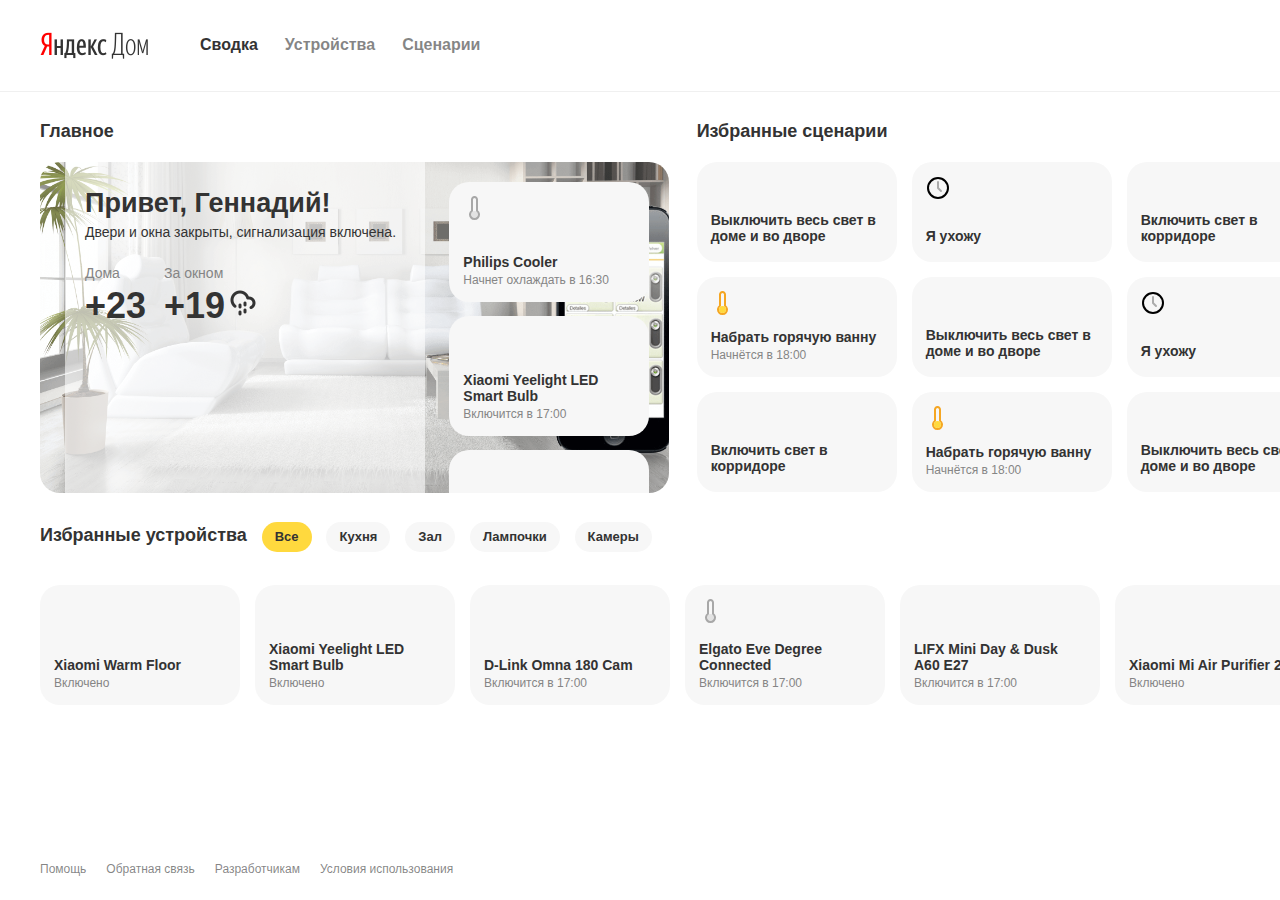
==== index.html @ 27030bc4 "загрузка шрифтов" ====
<!doctypehtml>
<head>
  <meta charset=utf-8>
  <title>Smarthome</title>
  <link href=styles.css rel=stylesheet>
  <script defer src=scripts.js></script>
  <script>!function(){function e(){var e=document.createElement("style");e.rel="stylesheet",document.head.appendChild(e),e.textContent=localStorage.sourceSansPro}try{if(localStorage.sourceSansPro)e();else{var t=new XMLHttpRequest;t.open("GET","fonts/stylesheet.css",!0),t.onload=function(){200<=t.status&&t.status<400&&(localStorage.sourceSansPro=t.responseText,e())},t.send()}}catch(e){}}();</script>
</head>
<body class=page>
<div class=page__wrapper>
  <div class=page__wrapper-content>
    <header class=header>
      <div class="header__logo logo">
        <a href=yandex.ru class="link logo__ya"></a>
        <a href=# class="link logo__ya-sub"></a>
      </div>
      <nav class=menu>
        <ul class=menu__list>
          <li class=menu__item>
            <a href=# class="link menu__link link_active">Сводка</a>
          </li>
          <li class=menu__item>
            <a href=# class="link menu__link">Устройства</a>
          </li>
          <li class=menu__item>
            <a href=# class="link menu__link">Сценарии</a>
          </li>
        </ul>
      </nav>
      <div class=menu__icon>
        <svg height=14 width=16 xmlns=http://www.w3.org/2000/svg xmlns:xlink=http://www.w3.org/1999/xlink>
          <defs>
            <path d="M0 3.326a.995.995 0 0 1 1-.993h14c.552 0 1 .44 1 .993v.681A.995.995 0 0 1 15 5H1c-.552 0-1-.44-1-.993v-.68zM0 8.66a.995.995 0 0 1 1-.993h14c.552 0 1 .44 1 .993v.68a.995.995 0 0 1-1 .993H1c-.552 0-1-.44-1-.993v-.68zm0 5.333A.995.995 0 0 1 1 13h14c.552 0 1 .44 1 .993v.68a.995.995 0 0 1-1 .994H1c-.552 0-1-.44-1-.993v-.681z"id=a />
          </defs>
          <use fill=#333 fill-rule=evenodd transform="translate(0 -2)"xlink:href=#a />
        </svg>
      </div>
    </header>
    <main class=content>

      <div class="content__item content__item_half content__item_main">
        <div class=content__item-header>Главное</div>
        <section class=main>
          <div class=main__info>
            <div class=main__greeting>Привет, Геннадий!</div>
            <div class=main__status>Двери и окна закрыты, сигнализация включена.</div>
            <div class="main__weather weather">
              <div class=weather__item>
                <div class=weather__item-title>Дома</div>
                <div class=weather__item-temp>+23</div>
              </div>
              <div class="weather__item weather__item_cloud-drizzle weather__item_outside">
                <div class=weather__item-title>За окном</div>
                <div class=weather__item-temp>+19</div>
              </div>
            </div>
          </div>
          <div class=main__upcoming-wrapper>
            <div class=main__upcoming>
              <div class="panel panel_device main__panel panel_first">
                <div class="panel__icon panel__icon_temp_off"></div>
                <div class=panel__text>
                  <div class=panel__title>Philips Cooler</div>
                  <div class=panel__sub>Начнет охлаждать в 16:30</div>
                </div>
              </div>
              <div class="panel panel_device main__panel">
                <div class="panel__icon panel__icon_light_off"></div>
                <div class=panel__text>
                  <div class=panel__title>Xiaomi Yeelight LED Smart Bulb</div>
                  <div class=panel__sub>Включится в 17:00</div>
                </div>
              </div>
              <div class="panel panel_device main__panel panel_out_bot">
                <div class="panel__icon panel__icon_light_off"></div>
                <div class=panel__text>
                  <div class=panel__title>Xiaomi Yeelight LED Smart Bulb</div>
                  <div class=panel__sub>Включится в 17:00</div>
                </div>
              </div>
              <div class="panel panel_device main__panel panel_out_bot">
                <a href=http://ya.ru target=_blank><img border=0 src=assets/banner.jpg></a>
              </div>
            </div>
          </div>
        </section>
      </div>

      <div class="content__item content__item_half content__item_scenarios">
        <div class=content__item-header>
          Избранные сценарии
        </div>
        <div class="paginator scenarios__paginator">
          <div class="paginator__arrow paginator__arrow_disabled paginator__arrow_left">
            <svg height=16px width=100% viewBox="0 0 9 16">
              <path d="M8.7 14.3c.4.4.4 1 0 1.4-.4.4-1 .4-1.4 0l-7-7c-.4-.4-.4-1 0-1.4l7-7c.4-.4 1-.4 1.4 0 .4.4.4 1 0 1.4L2.4 8l6.3 6.3z"fill=currentColor fill-rule=evenodd></path>
            </svg>
          </div>
          <div class="paginator__arrow paginator__arrow_right">
            <svg height=16px width=100% viewBox="0 0 9 16">
              <path d="M.3 14.3c-.4.4-.4 1.02 0 1.4.38.4 1 .4 1.4 0l7-7c.4-.4.4-1.02 0-1.4l-7-7C1.3-.1.68-.1.3.3c-.4.38-.4 1 0 1.4L6.6 8 .3 14.3z"fill=currentColor fill-rule=evenodd></path>
            </svg>
          </div>
        </div>
        <section class=scenarios>
          <div class=scenarios__page>
            <div class="panel scenarios__panel">
              <div class="panel__icon panel__icon_light_on"></div>
              <div class=panel__text>
                <div class=panel__title>Выключить весь свет в доме и во дворе</div>
              </div>
            </div>

            <div class="panel scenarios__panel">
              <div class="panel__icon panel__icon_clock"></div>
              <div class=panel__text>
                <div class=panel__title>Я ухожу</div>
              </div>
            </div>

            <div class="panel scenarios__panel">
              <div class="panel__icon panel__icon_light_on"></div>
              <div class=panel__text>
                <div class=panel__title>Включить свет в корридоре</div>
              </div>
            </div>

            <div class="panel scenarios__panel">
              <div class="panel__icon panel__icon_temp_on"></div>
              <div class=panel__text>
                <div class=panel__title>Набрать горячую ванну</div>
                <div class=panel__sub>Начнётся в 18:00</div>
              </div>
            </div>

            <div class="panel scenarios__panel">
              <div class="panel__icon panel__icon_light_on"></div>
              <div class=panel__text>
                <div class=panel__title>Выключить весь свет в доме и во дворе</div>
              </div>
            </div>

            <div class="panel scenarios__panel">
              <div class="panel__icon panel__icon_clock"></div>
              <div class=panel__text>
                <div class=panel__title>Я ухожу</div>
              </div>
            </div>

            <div class="panel scenarios__panel">
              <div class="panel__icon panel__icon_light_on"></div>
              <div class=panel__text>
                <div class=panel__title>Включить свет в корридоре</div>
              </div>
            </div>

            <div class="panel scenarios__panel">
              <div class="panel__icon panel__icon_temp_on"></div>
              <div class=panel__text>
                <div class=panel__title>Набрать горячую ванну</div>
                <div class=panel__sub>Начнётся в 18:00</div>
              </div>
            </div>

            <div class="panel scenarios__panel">
              <div class="panel__icon panel__icon_light_on"></div>
              <div class=panel__text>
                <div class=panel__title>Выключить весь свет в доме и во дворе</div>
              </div>
            </div>
          </div>

          <div class=scenarios__page>
            <div class="panel scenarios__panel">
              <div class="panel__icon panel__icon_light_on"></div>
              <div class=panel__text>
                <div class=panel__title>Включить свет в корридоре</div>
              </div>
            </div>
          </div>
        </section>
      </div>

      <div class="content__item content__item_devices">
        <span class="content__item-header content__item-header_devices">
          Избранные устройства
        </span>

        <div class=filter__select>
          <button class=filter__select-button type=button>
            <span class=button__text>Все</span>
            <svg height=6 width=11 xmlns=http://www.w3.org/2000/svg>
              <path d="M10.3 0L5.5 4.7.7 0 0 .7 5.5 6 11 .7z"/>
            </svg>
          </button>
          <div class=filter__select-popup aria-hidden=true>
            <div class=filter__select-menu>
              <div class="filter__select-item filter__select-item_checked"data-group=all>Все</div>
              <div class=filter__select-item data-group=kitchen>Кухня</div>
              <div class=filter__select-item data-group=room>Зал</div>
              <div class=filter__select-item data-group=lamp>Лампочки</div>
              <div class=filter__select-item data-group=cam>Камеры</div>
            </div>
          </div>
        </div>

        <input class="filter__item_devices filter__item-radio filter__item-radio_all"id=all name=filter type=radio checked>
        <label class="filter__item-label filter__item_devices"for=all>Все</label>
        <input class="filter__item_devices filter__item-radio filter__item-radio_kitchen"id=kitchen name=filter type=radio>
        <label class="filter__item-label filter__item_devices"for=kitchen>Кухня</label>
        <input class="filter__item_devices filter__item-radio filter__item-radio_room"id=room name=filter type=radio>
        <label class="filter__item-label filter__item_devices"for=room>Зал</label>
        <input class="filter__item_devices filter__item-radio filter__item-radio_lamp"id=lamp name=filter type=radio>
        <label class="filter__item-label filter__item_devices"for=lamp>Лампочки</label>
        <input class="filter__item_devices filter__item-radio filter__item-radio_cam"id=cam name=filter type=radio>
        <label class="filter__item-label filter__item_devices"for=cam>Камеры</label>

        <div class="paginator devices__paginator">
          <div class="paginator__arrow paginator__arrow_disabled paginator__arrow_left">
            <svg height=16px width=100% viewBox="0 0 9 16">
              <path d="M8.7 14.3c.4.4.4 1 0 1.4-.4.4-1 .4-1.4 0l-7-7c-.4-.4-.4-1 0-1.4l7-7c.4-.4 1-.4 1.4 0 .4.4.4 1 0 1.4L2.4 8l6.3 6.3z"fill=currentColor fill-rule=evenodd></path>
            </svg>
          </div>

          <div class="paginator__arrow paginator__arrow_right">
            <svg height=16px width=100% viewBox="0 0 9 16">
              <path d="M.3 14.3c-.4.4-.4 1.02 0 1.4.38.4 1 .4 1.4 0l7-7c.4-.4.4-1.02 0-1.4l-7-7C1.3-.1.68-.1.3.3c-.4.38-.4 1 0 1.4L6.6 8 .3 14.3z"fill=currentColor fill-rule=evenodd></path>
            </svg>
          </div>
        </div>

        <section class=devices>
          <div class="panel panel_device devices__panel panel_room panel_floor">
            <div class="panel__icon panel__icon_light_on"></div>
            <div class=panel__text>
              <div class=panel__title>Xiaomi Warm Floor</div>
              <div class=panel__sub>Включено</div>
            </div>
          </div>
          <div class="panel panel_device devices__panel panel_lamp">
            <div class="panel__icon panel__icon_light_on"></div>
            <div class=panel__text>
              <div class=panel__title>Xiaomi Yeelight LED Smart Bulb</div>
              <div class=panel__sub>Включено</div>
            </div>
          </div>
          <div class="panel panel_device devices__panel panel_cam">
            <div class="panel__icon panel__icon_light_off"></div>
            <div class=panel__text>
              <div class=panel__title>D-Link Omna 180 Cam</div>
              <div class=panel__sub>Включится в 17:00</div>
            </div>
          </div>
          <div class="panel panel_device devices__panel panel_room panel_temp">
            <div class="panel__icon panel__icon_temp_off"></div>
            <div class=panel__text>
              <div class=panel__title>Elgato Eve Degree Connected</div>
              <div class=panel__sub>Включится в 17:00</div>
            </div>
          </div>
          <div class="panel panel_device devices__panel panel_lamp">
            <div class="panel__icon panel__icon_light_off"></div>
            <div class=panel__text>
              <div class=panel__title>LIFX Mini Day & Dusk A60 E27</div>
              <div class=panel__sub>Включится в 17:00</div>
            </div>
          </div>
          <div class="panel panel_device devices__panel panel_room">
            <div class="panel__icon panel__icon_light_on"></div>
            <div class=panel__text>
              <div class=panel__title>Xiaomi Mi Air Purifier 2S</div>
              <div class=panel__sub>Включено</div>
            </div>
          </div>
          <div class="panel panel_device devices__panel panel_lamp">
            <div class="panel__icon panel__icon_light_off"></div>
            <div class=panel__text>
              <div class=panel__title>Philips Zhirui</div>
              <div class=panel__sub>Выключено</div>
            </div>
          </div>
          <div class="panel panel_device devices__panel panel_kitchen">
            <div class="panel__icon panel__icon_light_on"></div>
            <div class=panel__text>
              <div class=panel__title>Philips Purifier</div>
              <div class=panel__sub>Включено</div>
            </div>
          </div>
        </section>
      </div>
    </main>
  </div>

  <footer class=footer>
    <a href=# class="link footer__link">Помощь</a>
    <a href=# class="link footer__link">Обратная связь</a>
    <a href=# class="link footer__link">Разработчикам</a>
    <a href=# class="link footer__link">Условия использования</a>
  </footer>
</div>

<div class="modal modal_temp">
  <div class=modal__content>

    <div class=modal__body>
      <div class=modal__title>Elgato Eve Degree Connected</div>
      <div class="modal__value modal__value_temp">+23</div>
      <div class=modal__status>Включено</div>
      <div class=modal__filter>
        <div class="filter__item-label modal__filter-item_temp"id=manual>Вручную</div>
        <div class="filter__item-label modal__filter-item_temp"id=cold>Холодно</div>
        <div class="filter__item-label modal__filter-item_temp"id=warm>Тепло</div>
        <div class="filter__item-label modal__filter-item_temp"id=hot>Жарко</div>
      </div>
      <div class="adjust-bar__container modal__adjust adjust-bar__container_theme_temp">
        <input class="adjust-bar adjust-bar_theme_temp"id=lightRange name=lightRange type=range max=30 min=-10 orient=vertical value=23>
      </div>
    </div>

    <div class=modal__controls>
      <div class="button button_size_l modal__button button_color_yellow">Применить</div>
      <div class="button button_size_l modal__button modal_close">Закрыть</div>
    </div>
  </div>

</div>

<div class="modal modal_light">
  <div class=modal__content>

    <div class=modal__body>
      <div class=modal__title>Xiaomi Yeelight LED Smart Bulb</div>
      <div class="modal__value modal__value_light"></div>
      <div class=modal__status>Включено</div>
      <div class=modal__filter>
        <div class="filter__item-label modal__filter-item"id=manual>Вручную</div>
        <div class="filter__item-label modal__filter-item"id=day>Дневной свет</div>
        <div class="filter__item-label modal__filter-item"id=evening>Вечерний свет</div>
        <div class="filter__item-label modal__filter-item"id=dawn>Рассвет</div>
      </div>
      <div class="adjust-bar__container modal__adjust adjust-bar__container_theme_light">
        <input class="adjust-bar adjust-bar_theme_light"id=lightRange name=tempRange type=range max=50 min=0 orient=vertical value=25>
      </div>
    </div>

    <div class=modal__controls>
      <div class="button button_size_l modal__button button_color_yellow">Применить</div>
      <div class="button button_size_l modal__button modal_close">Закрыть</div>
    </div>
  </div>
</div>
<div class="modal modal_knob">
  <div class=modal__content>
    <div class=modal__body>
      <div class=modal__title>Xiaomi Warm Floor</div>
      <div class="modal__value modal__value_temp">+23</div>
      <div class=modal__status>Включено</div>
      <div class=knob__wrapper>
        <div class=knob>
          <svg viewBox="-110 -110 220 220"id=foobar>
            <filter id=knob-shadow>
              <feGaussianBlur in=SourceAlpha stdDeviation=2 />
              <feOffset dx=2 dy=0 result=offsetblur />
              <feFlood flood-color=rgba(134,121,71,0.45) />
              <feComposite in2=offsetblur operator=in />
              <feMerge>
                <feMergeNode/>
                <feMergeNode in=SourceGraphic />
              </feMerge>
            </filter>
            <g class=knob-container>
              <circle class=knob_center cx=0 cy=0 />
              <circle class=knob__indicator-bg cx=0 cy=0 r=110 />
              <circle class=knob__indicator cx=0 cy=0 r=100 />
              <circle class=knob__indicator-mask cx=0 cy=0 r=100 />
              <circle class=knob__indicator-bounds cx=0 cy=0 r=100 />
              <circle class=knob__self cx=0 cy=0 r=89 />

              <polygon class=knob__arrow points="-90,0 -85,5 -85,-5"/>
            </g>
          </svg>
          <div class=knob__value>+23</div>
        </div>
      </div>
    </div>
    <div class=modal__controls>
      <div class="button button_size_l modal__button button_color_yellow">Применить</div>
      <div class="button button_size_l modal__button modal_close">Закрыть</div>
    </div>
  </div>
</div>
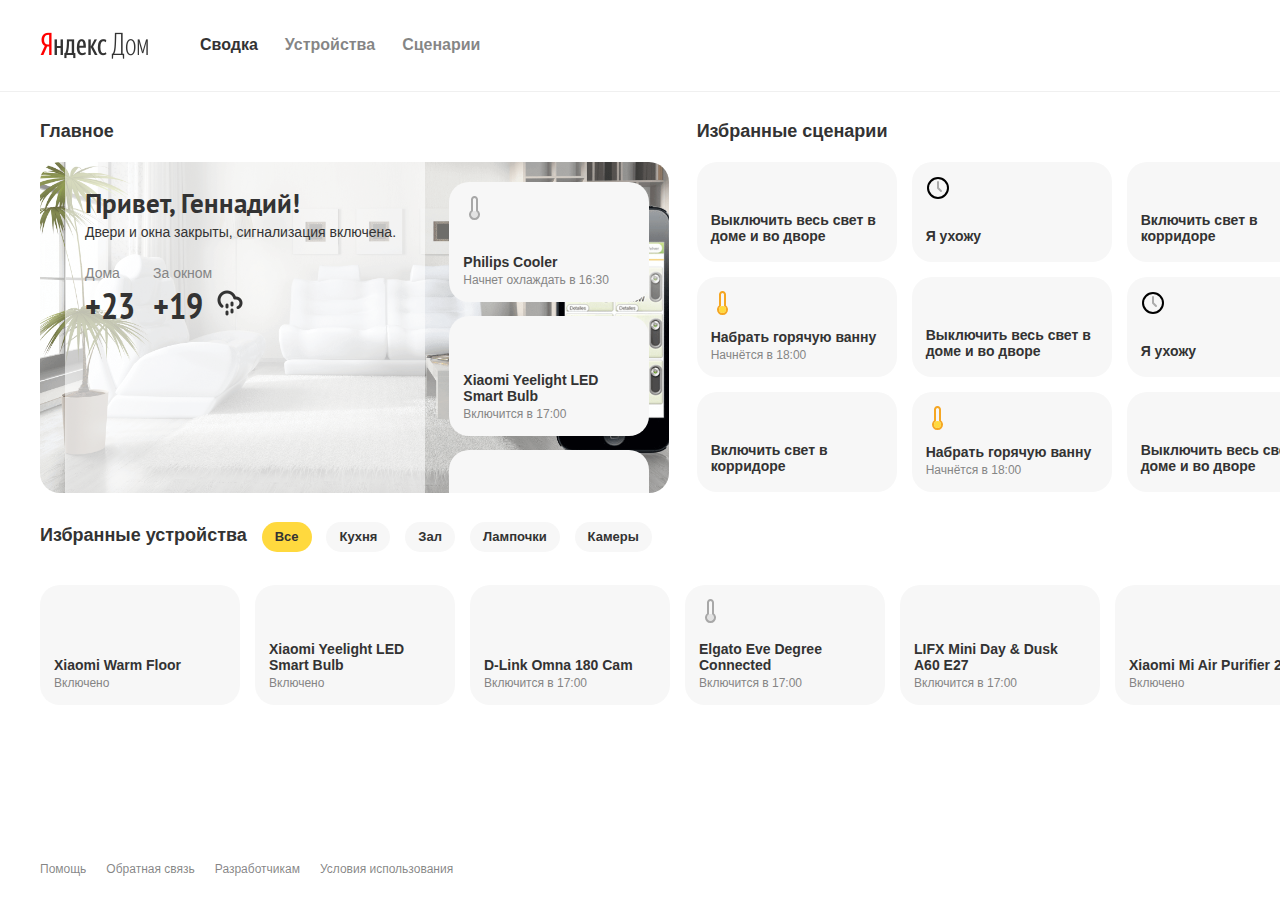
==== commit 969032d4: "async css" ====
--- a/index.html
+++ b/index.html
@@ -2,7 +2,7 @@
 <head>
   <meta charset=utf-8>
   <title>Smarthome</title>
-  <link href=styles.css rel=stylesheet>
+  <link rel="preload" href="styles.css" as="style" onload="this.rel='stylesheet'">
   <script defer src=scripts.js></script>
   <script>!function(){function e(){var e=document.createElement("style");e.rel="stylesheet",document.head.appendChild(e),e.textContent=localStorage.sourceSansPro}try{if(localStorage.sourceSansPro)e();else{var t=new XMLHttpRequest;t.open("GET","fonts/stylesheet.css",!0),t.onload=function(){200<=t.status&&t.status<400&&(localStorage.sourceSansPro=t.responseText,e())},t.send()}}catch(e){}}();</script>
 </head>
--- a/styles.css
+++ b/styles.css
@@ -0,0 +1 @@
+@import url(./fonts/stylesheet.css);img{width:auto;height:auto;max-width:100%;vertical-align:middle;border:0;-ms-interpolation-mode:bicubic}.adjust-bar{-webkit-appearance:none;appearance:none;outline:none;border-radius:30px;width:100%;height:60px;margin:0;display:flex;justify-content:space-between;align-items:center;position:relative}.adjust-bar::-webkit-slider-thumb{-webkit-appearance:none;appearance:none;cursor:pointer;width:60px;height:60px;border:3px solid rgba(51,51,51,.1);border-radius:30px;box-shadow:0 0 0 4px #fff}.adjust-bar::-moz-range-thumb{box-sizing:border-box;cursor:pointer;width:60px;height:60px;border:3px solid rgba(51,51,51,.1);border-radius:30px;background:transparent;box-shadow:0 0 0 4px #fff}.adjust-bar::-moz-range-track{background:transparent}.adjust-bar__container_theme_temp{position:relative}.adjust-bar__container_theme_temp::before,.adjust-bar__container_theme_temp::after{color:#fff;font-size:18px;font-weight:700;position:absolute;top:20px;z-index:1;pointer-events:none}.adjust-bar__container_theme_temp::before{content:'–10';left:15px}.adjust-bar__container_theme_temp::after{content:'+30';right:15px}.adjust-bar__container_theme_light{position:relative}.adjust-bar__container_theme_light::before,.adjust-bar__container_theme_light::after{content:'';position:absolute;z-index:1;pointer-events:none}.adjust-bar__container_theme_light::before{top:14px;left:14px;width:30px;height:30px;background:url(assets/adjust-bar_light_from.svg) center center/contain no-repeat}.adjust-bar__container_theme_light::after{top:13px;right:13px;width:34px;height:34px;background:url(assets/adjust-bar_light_to.svg) center center/contain no-repeat}.adjust-bar_theme_temp{background-image:linear-gradient(90deg,#068fff 0%,#ffd800 50%,#f76b1c 100%)}.adjust-bar_theme_light{background-image:linear-gradient(90deg,#ffe682 0%,#ff9e00 100%)}.button{cursor:pointer;display:flex;justify-content:center;align-items:center;background:#fff}.button_color_yellow{background:#ffd93e}.button_size_l{font-size:18px;font-weight:700;height:60px;border-radius:20px}.button:hover{box-shadow:0 2px 6px 0 rgba(255,225,225,.6)}.button:active{box-shadow:none}.content{width:100%;display:flex;flex-wrap:wrap;justify-content:space-between;padding-top:29px}.content__item{width:100%;margin-bottom:29px;position:relative}.content__item_half{width:49%}.content__item_main{padding-left:40px}.content__item_scenarios{padding-right:40px}.content__item-header{font-size:18px;font-weight:700;margin-bottom:20px}.content__item-header_devices{padding-left:40px;display:inline-block;margin-right:11px}.devices{display:flex;justify-content:flex-start;overflow-x:hidden;padding:20px 0 6px 40px}.devices__panel{margin-right:15px}.devices::after{content:'';display:inline-block;min-width:25px}.devices__paginator{position:absolute;top:0;right:40px}.filter__select{display:none}.filter__item-label{display:inline-block;font-size:13px;line-height:1;font-weight:700;background:#f7f7f7;min-height:30px;padding:8px 13px;border-radius:15px;margin-right:11px;cursor:pointer}.filter__item-label:hover{background:#ffd93e}.filter__item-radio{display:none}.filter__item-radio:checked + label{background:#ffd93e}.filter__item-radio_kitchen:checked~.devices .panel{display:none}.filter__item-radio_kitchen:checked~.devices .panel_kitchen{display:flex}.filter__item-radio_room:checked~.devices .panel{display:none}.filter__item-radio_room:checked~.devices .panel_room{display:flex}.filter__item-radio_lamp:checked~.devices .panel{display:none}.filter__item-radio_lamp:checked~.devices .panel_lamp{display:flex}.filter__item-radio_cam:checked~.devices .panel{display:none}.filter__item-radio_cam:checked~.devices .panel_cam{display:flex}.panel_lamp{background-image:url([data-uri])}.footer{flex:0 0 auto;display:flex;justify-content:flex-start;align-items:center;flex-wrap:wrap;padding-left:40px;width:100%;height:60px;font-size:12px}.footer__link{margin-right:20px}.header{width:100%;height:92px;padding:0 40px;border-bottom:1px solid #f0f0f0;display:flex;align-items:center;background:#fff}.knob{width:220px;height:220px;display:flex;justify-content:center;align-items:center;position:relative}.knob svg{width:220px;height:220px;transform:rotate(90deg)}.knob__indicator{fill:none;stroke:#f5a623;stroke-width:20px;stroke-dasharray:0 629;transform:rotate(29deg)}.knob__indicator-bounds{fill:transparent;stroke:#fff;stroke-width:21px;stroke-dasharray:99 629;transform:rotate(-29deg)}.knob__indicator-bg{fill:rgba(51,51,51,.7)}.knob__indicator-mask{fill:transparent;stroke:#fff;stroke-width:22px;stroke-dasharray:4 1;transform:rotate(1deg)}.knob__self{fill:#fefefe;filter:url("#knob-shadow");cursor:pointer}.knob__value{font-size:66px;font-weight:700;position:absolute;user-select:none;pointer-events:none}.knob__wrapper{display:flex;justify-content:center;align-items:center;height:80%}.link,.link:active,.link:visited{color:rgba(51,51,51,.6)}.link{text-decoration:none}.link_active,.link:hover{color:inherit}.logo{display:inline-block;width:108px;height:27px;position:relative;background-image:url(./assets/logo.png);background-repeat:no-repeat;background-position:left top;background-size:cover}.logo__ya{display:block;position:absolute;z-index:10;outline:0;height:100%;width:69px;left:0;top:0}.logo__ya-sub{display:block;position:absolute;z-index:5;outline:0;height:100%;width:100%;left:0;top:0}.main{height:331px;border-radius:20px;padding:0 20px 0 25px;display:flex;justify-content:space-between;background:url("assets/sh-min 2 (3) (1).png") center center/cover no-repeat}.main__greeting{margin-top:6px;font-size:27px;font-weight:700;font-family:"PT Sans","Helvetica Neue",Helvetica,Arial,sans-serif}.main__info{width:61.585%;padding-top:20px;padding-left:20px;background:rgba(255,255,255,.6)}.main__panel{margin-bottom:14px;position:relative}.main__status{margin-top:6px;line-height:16px}.main__upcoming{width:220px;height:100%;overflow-y:scroll}.main__upcoming-wrapper{width:200px;height:100%;overflow:hidden}.main__weather{margin-top:25px}.menu{margin-left:52px}.menu__icon{display:none}.menu__item{margin-right:27px;font-size:16px;font-weight:700}.menu__list{display:flex;justify-content:flex-start;list-style:none;padding:0;margin:0}.modal{display:none;flex-direction:column;justify-content:center;align-items:center;position:fixed;z-index:1;left:0;top:0;width:100%;height:100%;overflow:auto;background:rgba(51,51,51,.5)}.modal_open{display:flex!important}.modal_open .modal__content{animation:modal 0.2s ease forwards}.modal__title{font-size:27px;font-weight:700;margin-bottom:6px}.modal__value{box-sizing:content-box;position:absolute;top:20px;right:20px;font-size:36px;font-weight:700;max-width:62px;height:40px;padding-right:32px}.modal__value_temp{background:url(assets/panel__icon_temp_on.svg) calc(100% + 10px) 0%/contain no-repeat}.modal__value_light{height:45px;padding-right:45px;background:url(assets/panel__icon_light_off.svg) right center/contain no-repeat}.modal__status{margin-bottom:20px}.modal__adjust{margin-top:25px}.modal__button{width:48.5%}.modal__content{max-width:640px;width:100%}.modal__body{position:relative;flex-shrink:0;padding:25px;margin-bottom:15px;border-radius:20px;background:#fff}.modal__controls{width:100%;display:flex;justify-content:space-between;flex-wrap:wrap}@keyframes modal{from{transform:scale(.2)}to{to-transform:scale(1)}}*{box-sizing:border-box}html{height:100%}.page{height:100%;font:14px Arial,sans-serif;color:#333;line-height:1.143;margin:0 auto;padding:0;width:1366px}.page__wrapper{display:flex;flex-direction:column;height:100%}.page__wrapper-content{flex:1 0 auto}.paginator{height:16px;width:47px;display:flex;justify-content:space-between}.paginator div{width:16px}.paginator_hide{display:none}.paginator__arrow{opacity:1;cursor:pointer}.paginator__arrow:hover{opacity:.5}.paginator__arrow:active{opacity:.3}.paginator__arrow_disabled{opacity:.3}.panel{padding:14px;min-height:100px;width:200px;border-radius:20px;display:flex;flex-direction:column;justify-content:space-between;flex-shrink:0;background:#f7f7f7;cursor:pointer;transition:opacity 0.3s ease-out}.panel:hover{background:#fff;box-shadow:0 2px 6px 0 rgba(197,186,186,.5)}.panel:active{box-shadow:none}.panel_device{height:120px}.panel_first{margin-top:20px}.panel_last{margin-bottom:20px}.panel__sub{font-size:12px;color:#858585}.panel__title{font-weight:700;margin-bottom:4px}.scenarios{max-height:331px;background:#fff;display:flex;justify-content:flex-start;overflow-x:hidden}.scenarios__page{display:grid;grid-template-columns:repeat(3,200px);grid-template-rows:repeat(3,100px);grid-column-gap:15px;grid-row-gap:15px;justify-content:space-between;margin-right:15px}.scenarios__paginator{position:absolute;top:0;right:40px}.scenarios_hide{display:none}.weather{display:flex}.weather__item{margin-right:18px}.weather__item-title{color:#858585;margin-bottom:4px}.weather__item-temp{font-size:36px;font-weight:700;line-height:1.16;font-family:"PT Sans Narrow","Helvetica Neue",Helvetica,Arial,sans-serif}.weather__item_outside{padding-right:31px}.weather__item_cloud-drizzle{background:url(assets/cloud-drizzle.png) 100% 70%/26px no-repeat}.panel__icon{width:24px;height:24px}.panel__icon_temp_off{background:url(assets/panel__icon_temp_off.svg) center center/contain no-repeat}.panel__icon_temp_on{background:url(assets/panel__icon_temp_on.svg) center center/contain no-repeat}.panel__icon_light_off{background:url(assets/panel__icon_light_off.svg) center center/contain no-repeat}.panel__icon_light_on{background:url(assets/panel__icon_light_on.svg) center center/contain no-repeat}.panel__icon_clock{background:url(assets/panel__icon_clock.svg) center center/contain no-repeat}
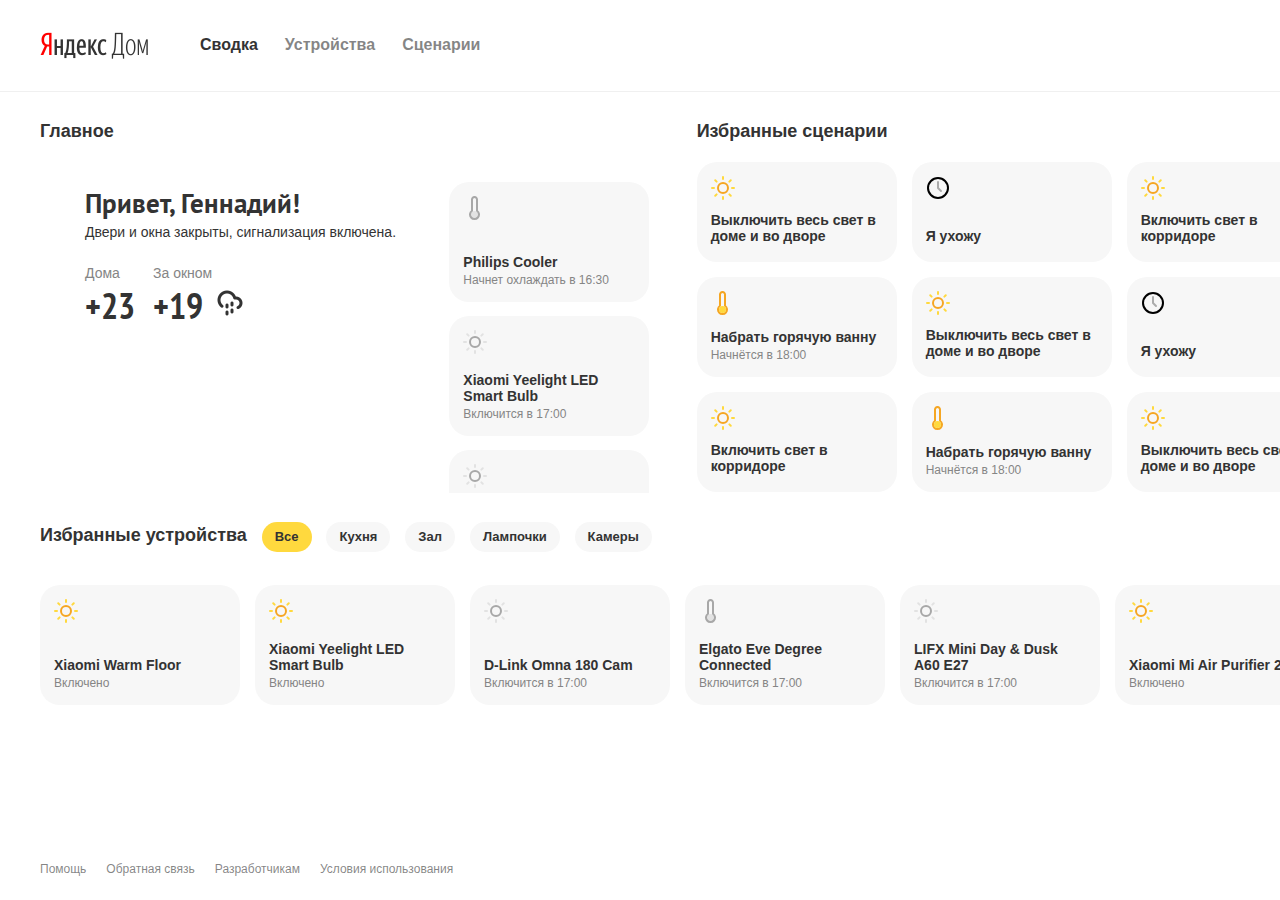
==== commit f904ff83: "reverted to stable" ====
--- a/index.html
+++ b/index.html
@@ -2,7 +2,7 @@
 <head>
   <meta charset=utf-8>
   <title>Smarthome</title>
-  <link rel="preload" href="styles.css" as="style" onload="this.rel='stylesheet'">
+  <link rel="preload" href="styles.full.css" as="style" onload="this.rel='stylesheet'">
   <script defer src=scripts.js></script>
   <script>!function(){function e(){var e=document.createElement("style");e.rel="stylesheet",document.head.appendChild(e),e.textContent=localStorage.sourceSansPro}try{if(localStorage.sourceSansPro)e();else{var t=new XMLHttpRequest;t.open("GET","fonts/stylesheet.css",!0),t.onload=function(){200<=t.status&&t.status<400&&(localStorage.sourceSansPro=t.responseText,e())},t.send()}}catch(e){}}();</script>
 </head>
--- a/styles.full.css
+++ b/styles.full.css
@@ -0,0 +1,622 @@
+img {
+  width: auto;
+  height: auto;
+  max-width: 100%;
+  vertical-align: middle;
+  border: 0;
+  -ms-interpolation-mode: bicubic;
+}
+
+.adjust-bar {
+  -webkit-appearance: none;
+  appearance: none;
+  outline: none;
+  border-radius: 30px;
+  width: 100%;
+  height: 60px;
+  margin: 0;
+  display: flex;
+  justify-content: space-between;
+  align-items: center;
+  position: relative;
+}
+.adjust-bar::-webkit-slider-thumb {
+  -webkit-appearance: none;
+  appearance: none;
+  cursor: pointer;
+  width: 60px;
+  height: 60px;
+  border: 3px solid rgba(51, 51, 51, 0.1);
+  border-radius: 30px;
+  box-shadow: 0 0 0 4px #fff;
+}
+.adjust-bar::-moz-range-thumb {
+  box-sizing: border-box;
+  cursor: pointer;
+  width: 60px;
+  height: 60px;
+  border: 3px solid rgba(51, 51, 51, 0.1);
+  border-radius: 30px;
+  background: transparent;
+  box-shadow: 0 0 0 4px #fff;
+}
+.adjust-bar::-moz-range-track {
+  background: transparent;
+}
+.adjust-bar__container_theme_temp {
+  position: relative;
+}
+.adjust-bar__container_theme_temp::before, .adjust-bar__container_theme_temp::after {
+  color: #fff;
+  font-size: 18px;
+  font-weight: 700;
+  position: absolute;
+  top: 20px;
+  z-index: 1;
+  pointer-events: none;
+}
+.adjust-bar__container_theme_temp::before {
+  content: '–10';
+  left: 15px;
+}
+.adjust-bar__container_theme_temp::after {
+  content: '+30';
+  right: 15px;
+}
+.adjust-bar__container_theme_light {
+  position: relative;
+}
+.adjust-bar__container_theme_light::before, .adjust-bar__container_theme_light::after {
+  content: '';
+  position: absolute;
+  z-index: 1;
+  pointer-events: none;
+}
+.adjust-bar__container_theme_light::before {
+  top: 14px;
+  left: 14px;
+  width: 30px;
+  height: 30px;
+  background: url("assets/adjust-bar_light_from.svg") center center/contain no-repeat;
+}
+.adjust-bar__container_theme_light::after {
+  top: 13px;
+  right: 13px;
+  width: 34px;
+  height: 34px;
+  background: url("assets/adjust-bar_light_to.svg") center center/contain no-repeat;
+}
+.adjust-bar_theme_temp {
+  background-image: linear-gradient(90deg, #068fff 0%, #ffd800 50%, #f76b1c 100%);
+}
+.adjust-bar_theme_light {
+  background-image: linear-gradient(90deg, #ffe682 0%, #ff9e00 100%);
+}
+.button {
+  cursor: pointer;
+  display: flex;
+  justify-content: center;
+  align-items: center;
+  background: #fff;
+}
+.button_color_yellow {
+  background: #ffd93e;
+}
+.button_size_l {
+  font-size: 18px;
+  font-weight: 700;
+  height: 60px;
+  border-radius: 20px;
+}
+.button:hover {
+  box-shadow: 0 2px 6px 0 rgba(255, 225, 225, 0.6);
+}
+.button:active {
+  box-shadow: none;
+}
+.content {
+  width: 100%;
+  display: flex;
+  flex-wrap: wrap;
+  justify-content: space-between;
+  padding-top: 29px;
+}
+.content__item {
+  width: 100%;
+  margin-bottom: 29px;
+  position: relative;
+}
+.content__item_half {
+  width: 49%;
+}
+.content__item_main {
+  padding-left: 40px;
+}
+.content__item_scenarios {
+  padding-right: 40px;
+}
+.content__item-header {
+  font-size: 18px;
+  font-weight: 700;
+  margin-bottom: 20px;
+}
+.content__item-header_devices {
+  padding-left: 40px;
+  display: inline-block;
+  margin-right: 11px;
+}
+.devices {
+  display: flex;
+  justify-content: flex-start;
+  overflow-x: hidden;
+  padding: 20px 0 6px 40px;
+}
+.devices__panel {
+  margin-right: 15px;
+}
+.devices::after {
+  content: '';
+  display: inline-block;
+  min-width: 25px;
+}
+.devices__paginator {
+  position: absolute;
+  top: 0;
+  right: 40px;
+}
+.filter__select {
+  display: none;
+}
+.filter__item-label {
+  display: inline-block;
+  font-size: 13px;
+  line-height: 1;
+  font-weight: 700;
+  background: #f7f7f7;
+  min-height: 30px;
+  padding: 8px 13px;
+  border-radius: 15px;
+  margin-right: 11px;
+  cursor: pointer;
+}
+.filter__item-label:hover {
+  background: #ffd93e;
+}
+.filter__item-radio {
+  display: none;
+}
+.filter__item-radio:checked + label {
+  background: #ffd93e;
+}
+.filter__item-radio_kitchen:checked ~ .devices .panel {
+  display: none;
+}
+.filter__item-radio_kitchen:checked ~ .devices .panel_kitchen {
+  display: flex;
+}
+.filter__item-radio_room:checked ~ .devices .panel {
+  display: none;
+}
+.filter__item-radio_room:checked ~ .devices .panel_room {
+  display: flex;
+}
+.filter__item-radio_lamp:checked ~ .devices .panel {
+  display: none;
+}
+.filter__item-radio_lamp:checked ~ .devices .panel_lamp {
+  display: flex;
+}
+.filter__item-radio_cam:checked ~ .devices .panel {
+  display: none;
+}
+.filter__item-radio_cam:checked ~ .devices .panel_cam {
+  display: flex;
+}
+.panel_lamp {
+  background-image: url([data-uri]);
+}
+.footer {
+  flex: 0 0 auto;
+  display: flex;
+  justify-content: flex-start;
+  align-items: center;
+  flex-wrap: wrap;
+  padding-left: 40px;
+  width: 100%;
+  height: 60px;
+  font-size: 12px;
+}
+.footer__link {
+  margin-right: 20px;
+}
+.header {
+  width: 100%;
+  height: 92px;
+  padding: 0 40px;
+  border-bottom: 1px solid #f0f0f0;
+  display: flex;
+  align-items: center;
+  background: #fff;
+}
+.knob {
+  width: 220px;
+  height: 220px;
+  display: flex;
+  justify-content: center;
+  align-items: center;
+  position: relative;
+}
+.knob svg {
+  width: 220px;
+  height: 220px;
+  transform: rotate(90deg);
+}
+.knob__indicator {
+  fill: none;
+  stroke: #f5a623;
+  stroke-width: 20px;
+  stroke-dasharray: 0 629;
+  transform: rotate(29deg);
+}
+.knob__indicator-bounds {
+  fill: transparent;
+  stroke: #fff;
+  stroke-width: 21px;
+  stroke-dasharray: 99 629;
+  transform: rotate(-29deg);
+}
+.knob__indicator-bg {
+  fill: rgba(51, 51, 51, 0.7);
+}
+.knob__indicator-mask {
+  fill: transparent;
+  stroke: #fff;
+  stroke-width: 22px;
+  stroke-dasharray: 4 1;
+  transform: rotate(1deg);
+}
+.knob__self {
+  fill: #fefefe;
+  filter: url("#knob-shadow");
+  cursor: pointer;
+}
+.knob__value {
+  font-size: 66px;
+  font-weight: 700;
+  position: absolute;
+  user-select: none;
+  pointer-events: none;
+}
+.knob__wrapper {
+  display: flex;
+  justify-content: center;
+  align-items: center;
+  height: 80%;
+}
+.link, .link:active, .link:visited {
+  color: rgba(51, 51, 51, 0.6);
+}
+.link {
+  text-decoration: none;
+}
+.link_active, .link:hover {
+  color: inherit;
+}
+.logo {
+  display: inline-block;
+  width: 108px;
+  height: 27px;
+  position: relative;
+  background-image: url("./assets/logo.png");
+  background-repeat: no-repeat;
+  background-position: left top;
+  background-size: cover;
+}
+.logo__ya {
+  display: block;
+  position: absolute;
+  z-index: 10;
+  outline: 0;
+  height: 100%;
+  width: 69px;
+  left: 0;
+  top: 0;
+}
+.logo__ya-sub {
+  display: block;
+  position: absolute;
+  z-index: 5;
+  outline: 0;
+  height: 100%;
+  width: 100%;
+  left: 0;
+  top: 0;
+}
+.main {
+  height: 331px;
+  border-radius: 20px;
+  padding: 0 20px 0 25px;
+  display: flex;
+  justify-content: space-between;
+  background: url("assets/sh.webp") center center/cover no-repeat;
+}
+.main__greeting {
+  margin-top: 6px;
+  font-size: 27px;
+  font-weight: 700;
+  font-family: "PT Sans", "Helvetica Neue", Helvetica, Arial, sans-serif;
+}
+.main__info {
+  width: 61.585%;
+  padding-top: 20px;
+  padding-left: 20px;
+  background: rgba(255,255,255,0.6);
+}
+.main__panel {
+  margin-bottom: 14px;
+  position: relative;
+}
+.main__status {
+  margin-top: 6px;
+  line-height: 16px;
+}
+.main__upcoming {
+  width: 220px;
+  height: 100%;
+  overflow-y: scroll;
+}
+.main__upcoming-wrapper {
+  width: 200px;
+  height: 100%;
+  overflow: hidden;
+}
+.main__weather {
+  margin-top: 25px;
+}
+.menu {
+  margin-left: 52px;
+}
+.menu__icon {
+  display: none;
+}
+.menu__item {
+  margin-right: 27px;
+  font-size: 16px;
+  font-weight: 700;
+}
+.menu__list {
+  display: flex;
+  justify-content: flex-start;
+  list-style: none;
+  padding: 0;
+  margin: 0;
+}
+.modal {
+  display: none;
+  flex-direction: column;
+  justify-content: center;
+  align-items: center;
+  position: fixed;
+  z-index: 1;
+  left: 0;
+  top: 0;
+  width: 100%;
+  height: 100%;
+  overflow: auto;
+  background: rgba(51, 51, 51, 0.5);
+}
+.modal_open {
+  display: flex !important;
+}
+.modal_open .modal__content {
+  animation: modal 0.2s ease forwards;
+}
+.modal__title {
+  font-size: 27px;
+  font-weight: 700;
+  margin-bottom: 6px;
+}
+.modal__value {
+  box-sizing: content-box;
+  position: absolute;
+  top: 20px;
+  right: 20px;
+  font-size: 36px;
+  font-weight: 700;
+  max-width: 62px;
+  height: 40px;
+  padding-right: 32px;
+}
+.modal__value_temp {
+  background: url([data-uri]) calc(100% + 10px) 0%/contain no-repeat;
+}
+.modal__value_light {
+  height: 45px;
+  padding-right: 45px;
+  background: url([data-uri]) right center/contain no-repeat;
+}
+.modal__status {
+  margin-bottom: 20px;
+}
+.modal__adjust {
+  margin-top: 25px;
+}
+.modal__button {
+  width: 48.5%;
+}
+.modal__content {
+  max-width: 640px;
+  width: 100%;
+}
+.modal__body {
+  position: relative;
+  flex-shrink: 0;
+  padding: 25px;
+  margin-bottom: 15px;
+  border-radius: 20px;
+  background: #fff;
+}
+.modal__controls {
+  width: 100%;
+  display: flex;
+  justify-content: space-between;
+  flex-wrap: wrap;
+}
+@keyframes modal {
+  from {
+    transform: scale(0.2);
+  }
+  to {
+    to-transform: scale(1);
+  }
+}
+* {
+  box-sizing: border-box;
+}
+html {
+  height: 100%;
+}
+.page {
+  height: 100%;
+  font: 14px Arial, sans-serif;
+  color: #333;
+  line-height: 1.143;
+  margin: 0 auto;
+  padding: 0;
+  width: 1366px;
+}
+.page__wrapper {
+  display: flex;
+  flex-direction: column;
+  height: 100%;
+}
+.page__wrapper-content {
+  flex: 1 0 auto;
+}
+.paginator {
+  height: 16px;
+  width: 47px;
+  display: flex;
+  justify-content: space-between;
+}
+.paginator div {
+  width: 16px;
+}
+.paginator_hide {
+  display: none;
+}
+.paginator__arrow {
+  opacity: 1;
+  cursor: pointer;
+}
+.paginator__arrow:hover {
+  opacity: 0.5;
+}
+.paginator__arrow:active {
+  opacity: 0.3;
+}
+.paginator__arrow_disabled {
+  opacity: 0.3;
+}
+.panel {
+  padding: 14px;
+  min-height: 100px;
+  width: 200px;
+  border-radius: 20px;
+  display: flex;
+  flex-direction: column;
+  justify-content: space-between;
+  flex-shrink: 0;
+  background: #f7f7f7;
+  cursor: pointer;
+  transition: opacity 0.3s ease-out;
+}
+.panel:hover {
+  background: #fff;
+  box-shadow: 0 2px 6px 0 rgba(197, 186, 186, 0.5);
+}
+.panel:active {
+  box-shadow: none;
+}
+.panel_device {
+  height: 120px;
+}
+.panel_first {
+  margin-top: 20px;
+}
+.panel_last {
+  margin-bottom: 20px;
+}
+.panel__sub {
+  font-size: 12px;
+  color: #858585;
+}
+.panel__title {
+  font-weight: 700;
+  margin-bottom: 4px;
+}
+.scenarios {
+  max-height: 331px;
+  background: #fff;
+  display: flex;
+  justify-content: flex-start;
+  overflow-x: hidden;
+}
+.scenarios__page {
+  display: grid;
+  grid-template-columns: repeat(3, 200px);
+  grid-template-rows: repeat(3, 100px);
+  grid-column-gap: 15px;
+  grid-row-gap: 15px;
+  justify-content: space-between;
+  margin-right: 15px;
+}
+.scenarios__paginator {
+  position: absolute;
+  top: 0;
+  right: 40px;
+}
+.scenarios_hide {
+  display: none;
+}
+.weather {
+  display: flex;
+}
+.weather__item {
+  margin-right: 18px;
+}
+.weather__item-title {
+  color: #858585;
+  margin-bottom: 4px;
+}
+.weather__item-temp {
+  font-size: 36px;
+  font-weight: 700;
+  line-height: 1.16;
+  font-family: "PT Sans Narrow", "Helvetica Neue", Helvetica, Arial, sans-serif;
+}
+.weather__item_outside {
+  padding-right: 31px;
+}
+.weather__item_cloud-drizzle {
+  background: url("assets/cloud-drizzle.png") 100% 70%/26px no-repeat;
+}
+.panel__icon {
+  width: 24px;
+  height: 24px;
+}
+.panel__icon_temp_off {
+  background: url([data-uri]) center center/contain no-repeat;
+}
+.panel__icon_temp_on {
+  background: url([data-uri]) center center/contain no-repeat;
+}
+.panel__icon_light_off {
+  background: url([data-uri]) center center/contain no-repeat;
+}
+.panel__icon_light_on {
+  background: url([data-uri]) center center/contain no-repeat;
+}
+.panel__icon_clock {
+  background: url([data-uri]) center center/contain no-repeat;
+}
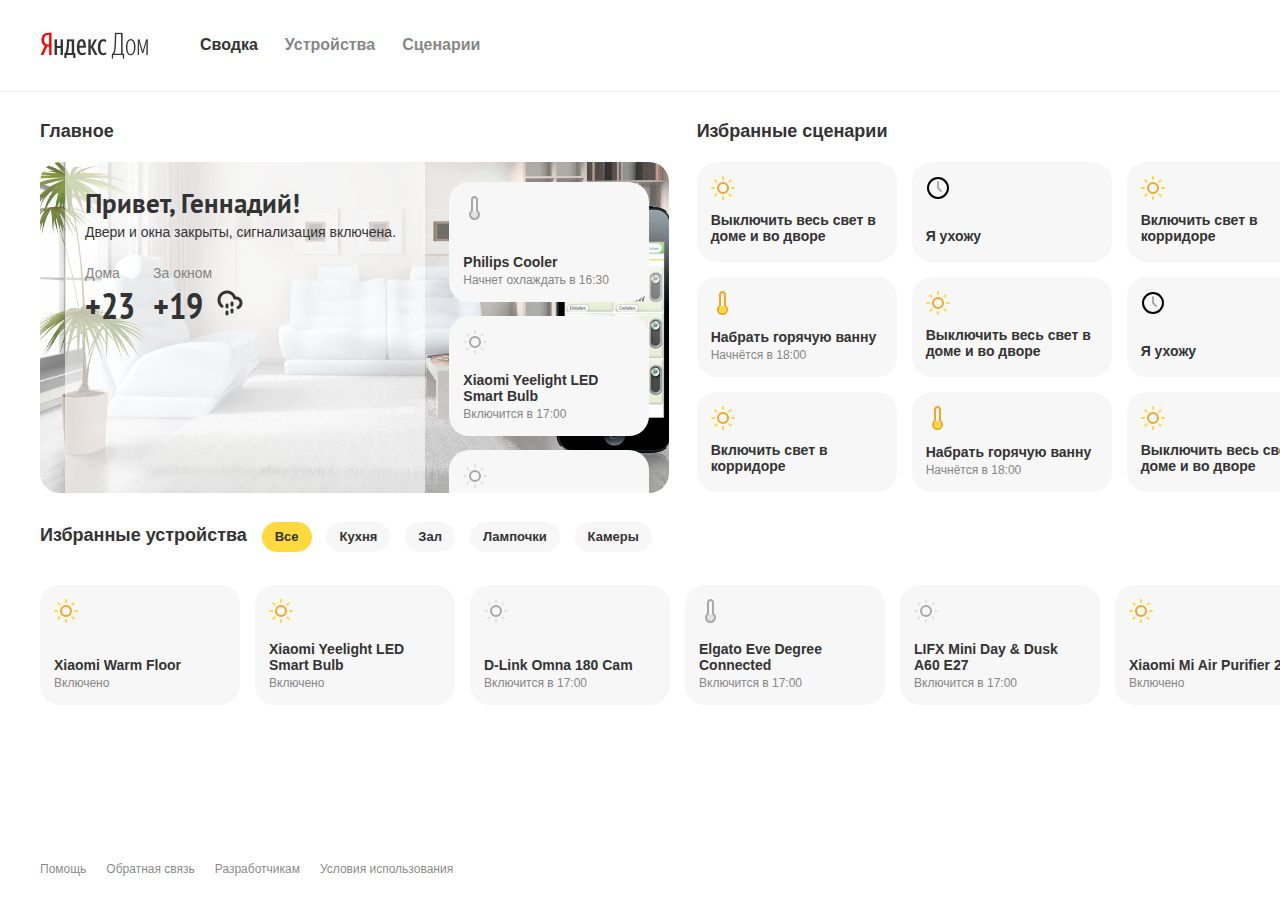
==== commit 80e26599: "reverted to stable" ====
--- a/index.html
+++ b/index.html
@@ -3,6 +3,7 @@
   <meta charset=utf-8>
   <title>Smarthome</title>
   <link rel="preload" href="styles.full.css" as="style" onload="this.rel='stylesheet'">
+  <link rel="shortcut icon" href="data:image/x-icon;," type="image/x-icon">
   <script defer src=scripts.js></script>
   <script>!function(){function e(){var e=document.createElement("style");e.rel="stylesheet",document.head.appendChild(e),e.textContent=localStorage.sourceSansPro}try{if(localStorage.sourceSansPro)e();else{var t=new XMLHttpRequest;t.open("GET","fonts/stylesheet.css",!0),t.onload=function(){200<=t.status&&t.status<400&&(localStorage.sourceSansPro=t.responseText,e())},t.send()}}catch(e){}}();</script>
 </head>
--- a/styles.full.css
+++ b/styles.full.css
@@ -433,7 +433,7 @@
 .modal__value_light {
   height: 45px;
   padding-right: 45px;
-  background: url([data-uri]) right center/contain no-repeat;
+  background: url([data-uri]) right center/contain no-repeat;
 }
 .modal__status {
   margin-bottom: 20px;
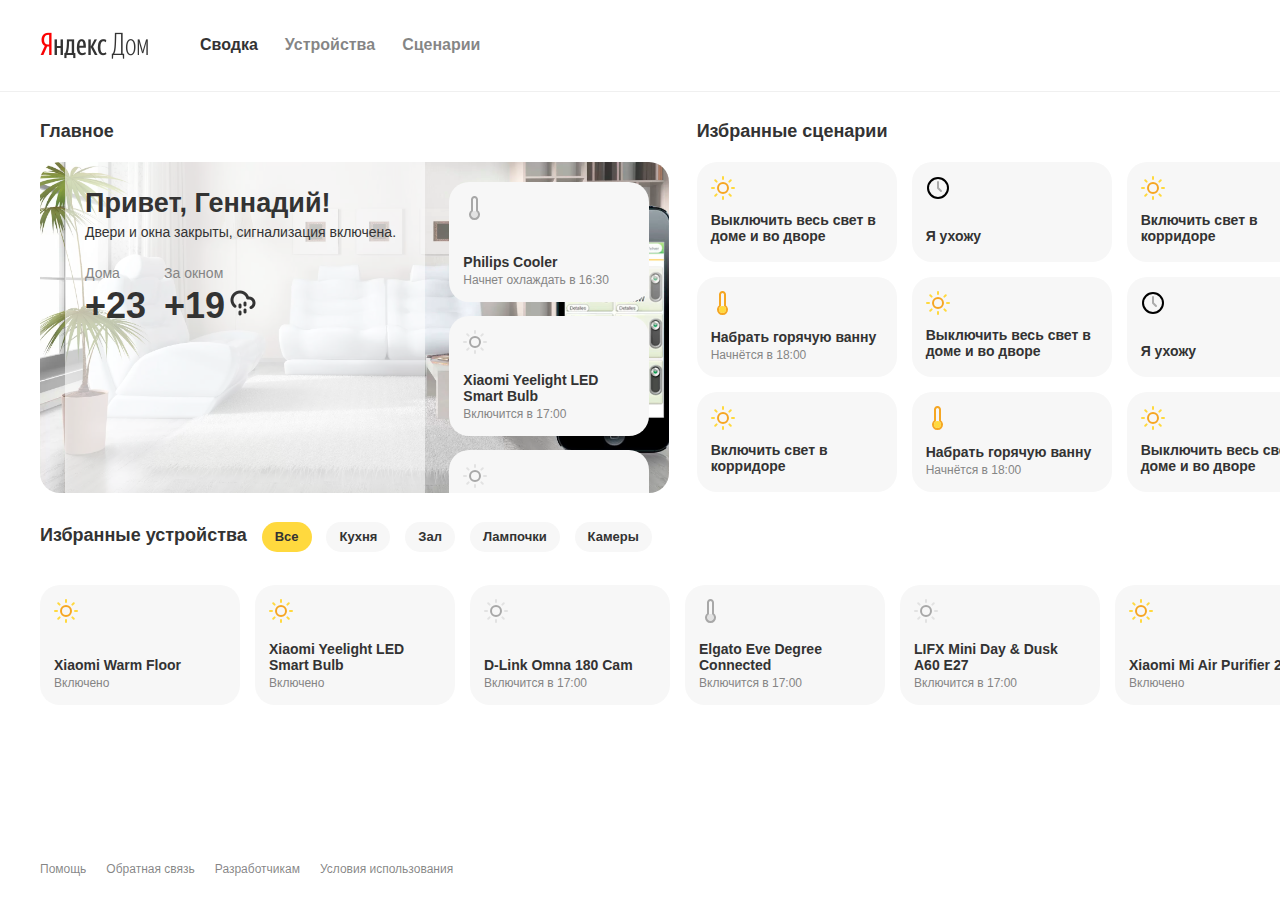
==== commit 6e50ed47: "first commit after stable" ====
--- a/index.html
+++ b/index.html
@@ -5,7 +5,6 @@
   <link rel="preload" href="styles.full.css" as="style" onload="this.rel='stylesheet'">
   <link rel="shortcut icon" href="data:image/x-icon;," type="image/x-icon">
   <script defer src=scripts.js></script>
-  <script>!function(){function e(){var e=document.createElement("style");e.rel="stylesheet",document.head.appendChild(e),e.textContent=localStorage.sourceSansPro}try{if(localStorage.sourceSansPro)e();else{var t=new XMLHttpRequest;t.open("GET","fonts/stylesheet.css",!0),t.onload=function(){200<=t.status&&t.status<400&&(localStorage.sourceSansPro=t.responseText,e())},t.send()}}catch(e){}}();</script>
 </head>
 <body class=page>
 <div class=page__wrapper>
@@ -80,7 +79,6 @@
                 </div>
               </div>
               <div class="panel panel_device main__panel panel_out_bot">
-                <a href=http://ya.ru target=_blank><img border=0 src=assets/banner.jpg></a>
               </div>
             </div>
           </div>
--- a/styles.full.css
+++ b/styles.full.css
@@ -1,3 +1,4 @@
+@font-face{font-family:'webfontregular';src:url([data-uri]) format('woff2');font-weight:400;font-style:normal}@font-face{font-family:'webfontregular';src:url([data-uri]) format('woff2');font-weight:400;font-style:normal}
 img {
   width: auto;
   height: auto;
@@ -77,14 +78,14 @@
   left: 14px;
   width: 30px;
   height: 30px;
-  background: url("assets/adjust-bar_light_from.svg") center center/contain no-repeat;
+  background: url([data-uri]) center center/contain no-repeat;
 }
 .adjust-bar__container_theme_light::after {
   top: 13px;
   right: 13px;
   width: 34px;
   height: 34px;
-  background: url("assets/adjust-bar_light_to.svg") center center/contain no-repeat;
+  background: url([data-uri]) center center/contain no-repeat;
 }
 .adjust-bar_theme_temp {
   background-image: linear-gradient(90deg, #068fff 0%, #ffd800 50%, #f76b1c 100%);
@@ -307,7 +308,7 @@
   width: 108px;
   height: 27px;
   position: relative;
-  background-image: url("./assets/logo.png");
+  background-image: url("./assets/logo.webp");
   background-repeat: no-repeat;
   background-position: left top;
   background-size: cover;
@@ -599,7 +600,7 @@
   padding-right: 31px;
 }
 .weather__item_cloud-drizzle {
-  background: url("assets/cloud-drizzle.png") 100% 70%/26px no-repeat;
+  background: url("assets/cloud-drizzle.webp") 100% 70%/26px no-repeat;
 }
 .panel__icon {
   width: 24px;
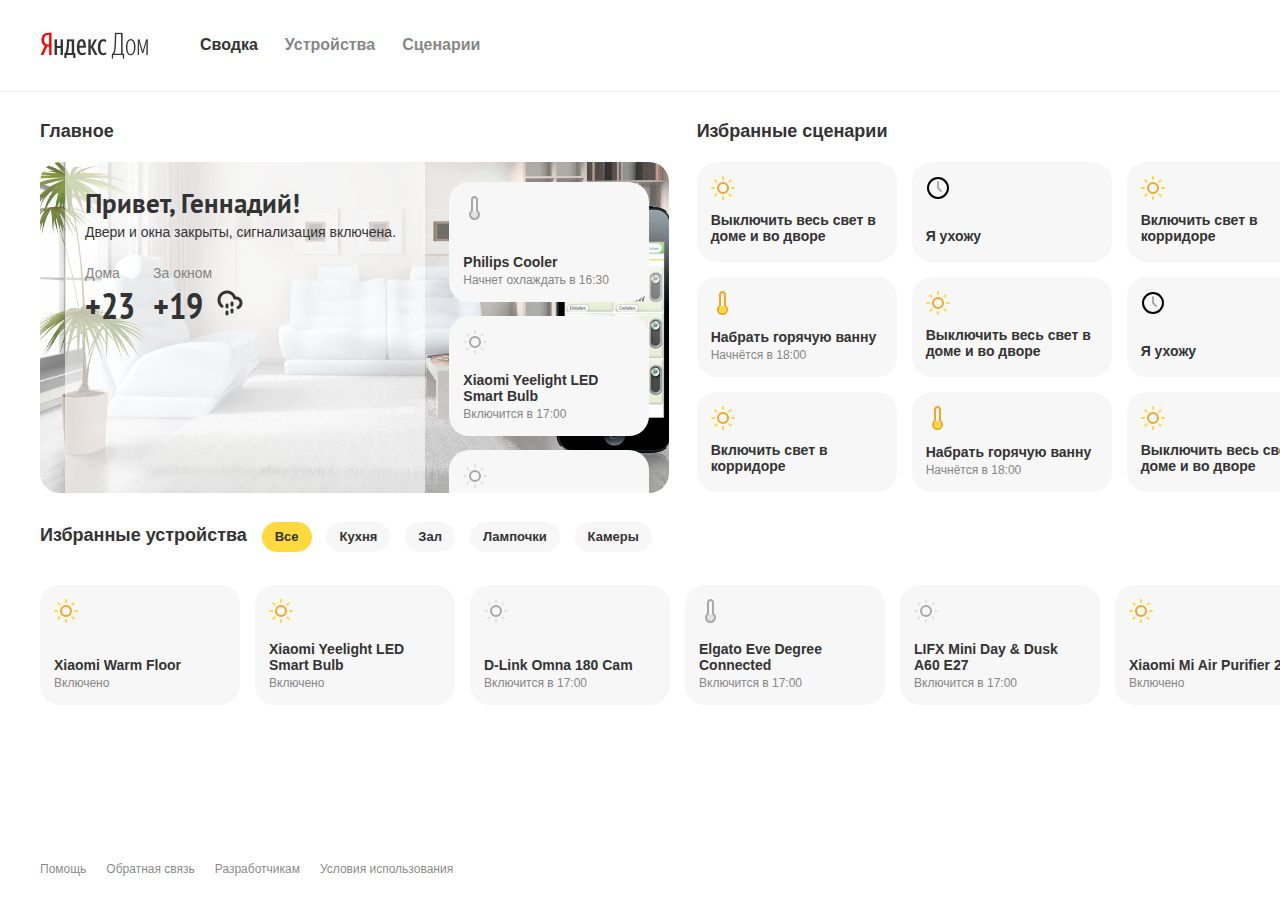
==== commit b731c84a: "first commit after stable" ====
--- a/index.html
+++ b/index.html
@@ -1,179 +1,174 @@
-<!doctypehtml>
+<!doctype html>
+<html>
+
 <head>
-  <meta charset=utf-8>
+  <meta charset="utf-8">
+
   <title>Smarthome</title>
+
   <link rel="preload" href="styles.full.css" as="style" onload="this.rel='stylesheet'">
   <link rel="shortcut icon" href="data:image/x-icon;," type="image/x-icon">
-  <script defer src=scripts.js></script>
 </head>
-<body class=page>
-<div class=page__wrapper>
-  <div class=page__wrapper-content>
-    <header class=header>
-      <div class="header__logo logo">
-        <a href=yandex.ru class="link logo__ya"></a>
-        <a href=# class="link logo__ya-sub"></a>
-      </div>
-      <nav class=menu>
-        <ul class=menu__list>
-          <li class=menu__item>
-            <a href=# class="link menu__link link_active">Сводка</a>
+<body class="page">
+<div class="page__wrapper">
+  <div class="page__wrapper-content">
+    <header class="header">
+      <div class="logo header__logo">
+        <a href="yandex.ru" class="link logo__ya"></a>
+        <a href="#" class="link logo__ya-sub"></a>
+      </div>
+      <nav class="menu">
+        <ul class="menu__list">
+          <li class="menu__item">
+            <a href="#" class="link menu__link link_active">Сводка</a>
           </li>
-          <li class=menu__item>
-            <a href=# class="link menu__link">Устройства</a>
+          <li class="menu__item">
+            <a href="#" class="link menu__link">Устройства</a>
           </li>
-          <li class=menu__item>
-            <a href=# class="link menu__link">Сценарии</a>
+          <li class="menu__item">
+            <a href="#" class="link menu__link">Сценарии</a>
           </li>
         </ul>
       </nav>
-      <div class=menu__icon>
-        <svg height=14 width=16 xmlns=http://www.w3.org/2000/svg xmlns:xlink=http://www.w3.org/1999/xlink>
-          <defs>
-            <path d="M0 3.326a.995.995 0 0 1 1-.993h14c.552 0 1 .44 1 .993v.681A.995.995 0 0 1 15 5H1c-.552 0-1-.44-1-.993v-.68zM0 8.66a.995.995 0 0 1 1-.993h14c.552 0 1 .44 1 .993v.68a.995.995 0 0 1-1 .993H1c-.552 0-1-.44-1-.993v-.68zm0 5.333A.995.995 0 0 1 1 13h14c.552 0 1 .44 1 .993v.68a.995.995 0 0 1-1 .994H1c-.552 0-1-.44-1-.993v-.681z"id=a />
-          </defs>
-          <use fill=#333 fill-rule=evenodd transform="translate(0 -2)"xlink:href=#a />
-        </svg>
-      </div>
     </header>
-    <main class=content>
+    <main class="content">
 
       <div class="content__item content__item_half content__item_main">
-        <div class=content__item-header>Главное</div>
-        <section class=main>
-          <div class=main__info>
-            <div class=main__greeting>Привет, Геннадий!</div>
-            <div class=main__status>Двери и окна закрыты, сигнализация включена.</div>
-            <div class="main__weather weather">
-              <div class=weather__item>
-                <div class=weather__item-title>Дома</div>
-                <div class=weather__item-temp>+23</div>
-              </div>
-              <div class="weather__item weather__item_cloud-drizzle weather__item_outside">
-                <div class=weather__item-title>За окном</div>
-                <div class=weather__item-temp>+19</div>
-              </div>
-            </div>
-          </div>
-          <div class=main__upcoming-wrapper>
-            <div class=main__upcoming>
-              <div class="panel panel_device main__panel panel_first">
+        <div class="content__item-header">Главное</div>
+        <section class="main">
+          <div class="main__info">
+            <div class="main__greeting">Привет, Геннадий!</div>
+            <div class="main__status">Двери и окна закрыты, сигнализация включена.</div>
+            <div class="weather main__weather">
+              <div class="weather__item">
+                <div class="weather__item-title">Дома</div>
+                <div class="weather__item-temp">+23</div>
+              </div>
+              <div class="weather__item weather__item_outside weather__item_cloud-drizzle">
+                <div class="weather__item-title">За окном</div>
+                <div class="weather__item-temp">+19</div>
+              </div>
+            </div>
+          </div>
+          <div class="main__upcoming-wrapper">
+            <div class="main__upcoming">
+              <div class="panel main__panel panel_device panel_first">
                 <div class="panel__icon panel__icon_temp_off"></div>
-                <div class=panel__text>
-                  <div class=panel__title>Philips Cooler</div>
-                  <div class=panel__sub>Начнет охлаждать в 16:30</div>
+                <div class="panel__text">
+                  <div class="panel__title">Philips Cooler</div>
+                  <div class="panel__sub">Начнет охлаждать в 16:30</div>
                 </div>
               </div>
-              <div class="panel panel_device main__panel">
+              <div class="panel main__panel panel_device">
                 <div class="panel__icon panel__icon_light_off"></div>
-                <div class=panel__text>
-                  <div class=panel__title>Xiaomi Yeelight LED Smart Bulb</div>
-                  <div class=panel__sub>Включится в 17:00</div>
+                <div class="panel__text">
+                  <div class="panel__title">Xiaomi Yeelight LED Smart Bulb</div>
+                  <div class="panel__sub">Включится в 17:00</div>
                 </div>
               </div>
-              <div class="panel panel_device main__panel panel_out_bot">
+              <div class="panel main__panel panel_device panel_out_bot">
                 <div class="panel__icon panel__icon_light_off"></div>
-                <div class=panel__text>
-                  <div class=panel__title>Xiaomi Yeelight LED Smart Bulb</div>
-                  <div class=panel__sub>Включится в 17:00</div>
+                <div class="panel__text">
+                  <div class="panel__title">Xiaomi Yeelight LED Smart Bulb</div>
+                  <div class="panel__sub">Включится в 17:00</div>
                 </div>
               </div>
-              <div class="panel panel_device main__panel panel_out_bot">
-              </div>
+              <div class="panel main__panel panel_device panel_out_bot"></div>
             </div>
           </div>
         </section>
       </div>
 
       <div class="content__item content__item_half content__item_scenarios">
-        <div class=content__item-header>
+        <div class="content__item-header">
           Избранные сценарии
         </div>
         <div class="paginator scenarios__paginator">
           <div class="paginator__arrow paginator__arrow_disabled paginator__arrow_left">
-            <svg height=16px width=100% viewBox="0 0 9 16">
-              <path d="M8.7 14.3c.4.4.4 1 0 1.4-.4.4-1 .4-1.4 0l-7-7c-.4-.4-.4-1 0-1.4l7-7c.4-.4 1-.4 1.4 0 .4.4.4 1 0 1.4L2.4 8l6.3 6.3z"fill=currentColor fill-rule=evenodd></path>
+            <svg viewBox="0 0 9 16" width="100%" height="16px">
+              <path fill="currentColor" fill-rule="evenodd" d="M8.7 14.3c.4.4.4 1 0 1.4-.4.4-1 .4-1.4 0l-7-7c-.4-.4-.4-1 0-1.4l7-7c.4-.4 1-.4 1.4 0 .4.4.4 1 0 1.4L2.4 8l6.3 6.3z">
+              </path>
             </svg>
           </div>
           <div class="paginator__arrow paginator__arrow_right">
-            <svg height=16px width=100% viewBox="0 0 9 16">
-              <path d="M.3 14.3c-.4.4-.4 1.02 0 1.4.38.4 1 .4 1.4 0l7-7c.4-.4.4-1.02 0-1.4l-7-7C1.3-.1.68-.1.3.3c-.4.38-.4 1 0 1.4L6.6 8 .3 14.3z"fill=currentColor fill-rule=evenodd></path>
+            <svg viewBox="0 0 9 16" width="100%" height="16px">
+              <path fill="currentColor" fill-rule="evenodd" d="M.3 14.3c-.4.4-.4 1.02 0 1.4.38.4 1 .4 1.4 0l7-7c.4-.4.4-1.02 0-1.4l-7-7C1.3-.1.68-.1.3.3c-.4.38-.4 1 0 1.4L6.6 8 .3 14.3z"></path>
             </svg>
           </div>
         </div>
-        <section class=scenarios>
-          <div class=scenarios__page>
-            <div class="panel scenarios__panel">
-              <div class="panel__icon panel__icon_light_on"></div>
-              <div class=panel__text>
-                <div class=panel__title>Выключить весь свет в доме и во дворе</div>
+        <section class="scenarios">
+          <div class="scenarios__page">
+            <div class="panel scenarios__panel">
+              <div class="panel__icon panel__icon_light_on"></div>
+              <div class="panel__text">
+                <div class="panel__title">Выключить весь свет в доме и во дворе</div>
               </div>
             </div>
 
             <div class="panel scenarios__panel">
               <div class="panel__icon panel__icon_clock"></div>
-              <div class=panel__text>
-                <div class=panel__title>Я ухожу</div>
-              </div>
-            </div>
-
-            <div class="panel scenarios__panel">
-              <div class="panel__icon panel__icon_light_on"></div>
-              <div class=panel__text>
-                <div class=panel__title>Включить свет в корридоре</div>
+              <div class="panel__text">
+                <div class="panel__title">Я ухожу</div>
+              </div>
+            </div>
+
+            <div class="panel scenarios__panel">
+              <div class="panel__icon panel__icon_light_on"></div>
+              <div class="panel__text">
+                <div class="panel__title">Включить свет в корридоре</div>
               </div>
             </div>
 
             <div class="panel scenarios__panel">
               <div class="panel__icon panel__icon_temp_on"></div>
-              <div class=panel__text>
-                <div class=panel__title>Набрать горячую ванну</div>
-                <div class=panel__sub>Начнётся в 18:00</div>
-              </div>
-            </div>
-
-            <div class="panel scenarios__panel">
-              <div class="panel__icon panel__icon_light_on"></div>
-              <div class=panel__text>
-                <div class=panel__title>Выключить весь свет в доме и во дворе</div>
+              <div class="panel__text">
+                <div class="panel__title">Набрать горячую ванну</div>
+                <div class="panel__sub">Начнётся в 18:00</div>
+              </div>
+            </div>
+
+            <div class="panel scenarios__panel">
+              <div class="panel__icon panel__icon_light_on"></div>
+              <div class="panel__text">
+                <div class="panel__title">Выключить весь свет в доме и во дворе</div>
               </div>
             </div>
 
             <div class="panel scenarios__panel">
               <div class="panel__icon panel__icon_clock"></div>
-              <div class=panel__text>
-                <div class=panel__title>Я ухожу</div>
-              </div>
-            </div>
-
-            <div class="panel scenarios__panel">
-              <div class="panel__icon panel__icon_light_on"></div>
-              <div class=panel__text>
-                <div class=panel__title>Включить свет в корридоре</div>
+              <div class="panel__text">
+                <div class="panel__title">Я ухожу</div>
+              </div>
+            </div>
+
+            <div class="panel scenarios__panel">
+              <div class="panel__icon panel__icon_light_on"></div>
+              <div class="panel__text">
+                <div class="panel__title">Включить свет в корридоре</div>
               </div>
             </div>
 
             <div class="panel scenarios__panel">
               <div class="panel__icon panel__icon_temp_on"></div>
-              <div class=panel__text>
-                <div class=panel__title>Набрать горячую ванну</div>
-                <div class=panel__sub>Начнётся в 18:00</div>
-              </div>
-            </div>
-
-            <div class="panel scenarios__panel">
-              <div class="panel__icon panel__icon_light_on"></div>
-              <div class=panel__text>
-                <div class=panel__title>Выключить весь свет в доме и во дворе</div>
-              </div>
-            </div>
-          </div>
-
-          <div class=scenarios__page>
-            <div class="panel scenarios__panel">
-              <div class="panel__icon panel__icon_light_on"></div>
-              <div class=panel__text>
-                <div class=panel__title>Включить свет в корридоре</div>
+              <div class="panel__text">
+                <div class="panel__title">Набрать горячую ванну</div>
+                <div class="panel__sub">Начнётся в 18:00</div>
+              </div>
+            </div>
+
+            <div class="panel scenarios__panel">
+              <div class="panel__icon panel__icon_light_on"></div>
+              <div class="panel__text">
+                <div class="panel__title">Выключить весь свет в доме и во дворе</div>
+              </div>
+            </div>
+          </div>
+
+          <div class="scenarios__page">
+            <div class="panel scenarios__panel">
+              <div class="panel__icon panel__icon_light_on"></div>
+              <div class="panel__text">
+                <div class="panel__title">Включить свет в корридоре</div>
               </div>
             </div>
           </div>
@@ -185,104 +180,86 @@
           Избранные устройства
         </span>
 
-        <div class=filter__select>
-          <button class=filter__select-button type=button>
-            <span class=button__text>Все</span>
-            <svg height=6 width=11 xmlns=http://www.w3.org/2000/svg>
-              <path d="M10.3 0L5.5 4.7.7 0 0 .7 5.5 6 11 .7z"/>
-            </svg>
-          </button>
-          <div class=filter__select-popup aria-hidden=true>
-            <div class=filter__select-menu>
-              <div class="filter__select-item filter__select-item_checked"data-group=all>Все</div>
-              <div class=filter__select-item data-group=kitchen>Кухня</div>
-              <div class=filter__select-item data-group=room>Зал</div>
-              <div class=filter__select-item data-group=lamp>Лампочки</div>
-              <div class=filter__select-item data-group=cam>Камеры</div>
-            </div>
-          </div>
-        </div>
-
-        <input class="filter__item_devices filter__item-radio filter__item-radio_all"id=all name=filter type=radio checked>
-        <label class="filter__item-label filter__item_devices"for=all>Все</label>
-        <input class="filter__item_devices filter__item-radio filter__item-radio_kitchen"id=kitchen name=filter type=radio>
-        <label class="filter__item-label filter__item_devices"for=kitchen>Кухня</label>
-        <input class="filter__item_devices filter__item-radio filter__item-radio_room"id=room name=filter type=radio>
-        <label class="filter__item-label filter__item_devices"for=room>Зал</label>
-        <input class="filter__item_devices filter__item-radio filter__item-radio_lamp"id=lamp name=filter type=radio>
-        <label class="filter__item-label filter__item_devices"for=lamp>Лампочки</label>
-        <input class="filter__item_devices filter__item-radio filter__item-radio_cam"id=cam name=filter type=radio>
-        <label class="filter__item-label filter__item_devices"for=cam>Камеры</label>
+        <input class="filter__item-radio filter__item_devices filter__item-radio_all" type="radio" name="filter" id="all" checked="checked">
+        <label class="filter__item-label filter__item_devices" for="all">Все</label>
+        <input class="filter__item-radio filter__item_devices filter__item-radio_kitchen" type="radio" name="filter" id="kitchen">
+        <label class="filter__item-label filter__item_devices" for="kitchen">Кухня</label>
+        <input class="filter__item-radio filter__item_devices filter__item-radio_room" type="radio" name="filter" id="room">
+        <label class="filter__item-label filter__item_devices" for="room">Зал</label>
+        <input class="filter__item-radio filter__item_devices filter__item-radio_lamp" type="radio" name="filter" id="lamp">
+        <label class="filter__item-label filter__item_devices" for="lamp">Лампочки</label>
+        <input class="filter__item-radio filter__item_devices filter__item-radio_cam" type="radio" name="filter" id="cam">
+        <label class="filter__item-label filter__item_devices" for="cam">Камеры</label>
 
         <div class="paginator devices__paginator">
           <div class="paginator__arrow paginator__arrow_disabled paginator__arrow_left">
-            <svg height=16px width=100% viewBox="0 0 9 16">
-              <path d="M8.7 14.3c.4.4.4 1 0 1.4-.4.4-1 .4-1.4 0l-7-7c-.4-.4-.4-1 0-1.4l7-7c.4-.4 1-.4 1.4 0 .4.4.4 1 0 1.4L2.4 8l6.3 6.3z"fill=currentColor fill-rule=evenodd></path>
+            <svg viewBox="0 0 9 16" width="100%" height="16px">
+              <path fill="currentColor" fill-rule="evenodd" d="M8.7 14.3c.4.4.4 1 0 1.4-.4.4-1 .4-1.4 0l-7-7c-.4-.4-.4-1 0-1.4l7-7c.4-.4 1-.4 1.4 0 .4.4.4 1 0 1.4L2.4 8l6.3 6.3z"></path>
             </svg>
           </div>
 
           <div class="paginator__arrow paginator__arrow_right">
-            <svg height=16px width=100% viewBox="0 0 9 16">
-              <path d="M.3 14.3c-.4.4-.4 1.02 0 1.4.38.4 1 .4 1.4 0l7-7c.4-.4.4-1.02 0-1.4l-7-7C1.3-.1.68-.1.3.3c-.4.38-.4 1 0 1.4L6.6 8 .3 14.3z"fill=currentColor fill-rule=evenodd></path>
+            <svg viewBox="0 0 9 16" width="100%" height="16px">
+              <path fill="currentColor" fill-rule="evenodd" d="M.3 14.3c-.4.4-.4 1.02 0 1.4.38.4 1 .4 1.4 0l7-7c.4-.4.4-1.02 0-1.4l-7-7C1.3-.1.68-.1.3.3c-.4.38-.4 1 0 1.4L6.6 8 .3 14.3z"></path>
             </svg>
           </div>
         </div>
 
-        <section class=devices>
+        <section class="devices">
           <div class="panel panel_device devices__panel panel_room panel_floor">
             <div class="panel__icon panel__icon_light_on"></div>
-            <div class=panel__text>
-              <div class=panel__title>Xiaomi Warm Floor</div>
-              <div class=panel__sub>Включено</div>
+            <div class="panel__text">
+              <div class="panel__title">Xiaomi Warm Floor</div>
+              <div class="panel__sub">Включено</div>
             </div>
           </div>
           <div class="panel panel_device devices__panel panel_lamp">
             <div class="panel__icon panel__icon_light_on"></div>
-            <div class=panel__text>
-              <div class=panel__title>Xiaomi Yeelight LED Smart Bulb</div>
-              <div class=panel__sub>Включено</div>
+            <div class="panel__text">
+              <div class="panel__title">Xiaomi Yeelight LED Smart Bulb</div>
+              <div class="panel__sub">Включено</div>
             </div>
           </div>
           <div class="panel panel_device devices__panel panel_cam">
             <div class="panel__icon panel__icon_light_off"></div>
-            <div class=panel__text>
-              <div class=panel__title>D-Link Omna 180 Cam</div>
-              <div class=panel__sub>Включится в 17:00</div>
+            <div class="panel__text">
+              <div class="panel__title">D-Link Omna 180 Cam</div>
+              <div class="panel__sub">Включится в 17:00</div>
             </div>
           </div>
           <div class="panel panel_device devices__panel panel_room panel_temp">
             <div class="panel__icon panel__icon_temp_off"></div>
-            <div class=panel__text>
-              <div class=panel__title>Elgato Eve Degree Connected</div>
-              <div class=panel__sub>Включится в 17:00</div>
+            <div class="panel__text">
+              <div class="panel__title">Elgato Eve Degree Connected</div>
+              <div class="panel__sub">Включится в 17:00</div>
             </div>
           </div>
           <div class="panel panel_device devices__panel panel_lamp">
             <div class="panel__icon panel__icon_light_off"></div>
-            <div class=panel__text>
-              <div class=panel__title>LIFX Mini Day & Dusk A60 E27</div>
-              <div class=panel__sub>Включится в 17:00</div>
+            <div class="panel__text">
+              <div class="panel__title">LIFX Mini Day & Dusk A60 E27</div>
+              <div class="panel__sub">Включится в 17:00</div>
             </div>
           </div>
           <div class="panel panel_device devices__panel panel_room">
             <div class="panel__icon panel__icon_light_on"></div>
-            <div class=panel__text>
-              <div class=panel__title>Xiaomi Mi Air Purifier 2S</div>
-              <div class=panel__sub>Включено</div>
+            <div class="panel__text">
+              <div class="panel__title">Xiaomi Mi Air Purifier 2S</div>
+              <div class="panel__sub">Включено</div>
             </div>
           </div>
           <div class="panel panel_device devices__panel panel_lamp">
             <div class="panel__icon panel__icon_light_off"></div>
-            <div class=panel__text>
-              <div class=panel__title>Philips Zhirui</div>
-              <div class=panel__sub>Выключено</div>
+            <div class="panel__text">
+              <div class="panel__title">Philips Zhirui</div>
+              <div class="panel__sub">Выключено</div>
             </div>
           </div>
           <div class="panel panel_device devices__panel panel_kitchen">
             <div class="panel__icon panel__icon_light_on"></div>
-            <div class=panel__text>
-              <div class=panel__title>Philips Purifier</div>
-              <div class=panel__sub>Включено</div>
+            <div class="panel__text">
+              <div class="panel__title">Philips Purifier</div>
+              <div class="panel__sub">Включено</div>
             </div>
           </div>
         </section>
@@ -290,34 +267,34 @@
     </main>
   </div>
 
-  <footer class=footer>
-    <a href=# class="link footer__link">Помощь</a>
-    <a href=# class="link footer__link">Обратная связь</a>
-    <a href=# class="link footer__link">Разработчикам</a>
-    <a href=# class="link footer__link">Условия использования</a>
+  <footer class="footer">
+    <a href="#" class="link footer__link">Помощь</a>
+    <a href="#" class="link footer__link">Обратная связь</a>
+    <a href="#" class="link footer__link">Разработчикам</a>
+    <a href="#" class="link footer__link">Условия использования</a>
   </footer>
 </div>
 
 <div class="modal modal_temp">
-  <div class=modal__content>
-
-    <div class=modal__body>
-      <div class=modal__title>Elgato Eve Degree Connected</div>
+  <div class="modal__content">
+
+    <div class="modal__body">
+      <div class="modal__title">Elgato Eve Degree Connected</div>
       <div class="modal__value modal__value_temp">+23</div>
-      <div class=modal__status>Включено</div>
-      <div class=modal__filter>
-        <div class="filter__item-label modal__filter-item_temp"id=manual>Вручную</div>
-        <div class="filter__item-label modal__filter-item_temp"id=cold>Холодно</div>
-        <div class="filter__item-label modal__filter-item_temp"id=warm>Тепло</div>
-        <div class="filter__item-label modal__filter-item_temp"id=hot>Жарко</div>
-      </div>
-      <div class="adjust-bar__container modal__adjust adjust-bar__container_theme_temp">
-        <input class="adjust-bar adjust-bar_theme_temp"id=lightRange name=lightRange type=range max=30 min=-10 orient=vertical value=23>
-      </div>
-    </div>
-
-    <div class=modal__controls>
-      <div class="button button_size_l modal__button button_color_yellow">Применить</div>
+      <div class="modal__status">Включено</div>
+      <div class="modal__filter">
+        <div class="filter__item-label modal__filter-item_temp" id="manual">Вручную</div>
+        <div class="filter__item-label modal__filter-item_temp" id="cold">Холодно</div>
+        <div class="filter__item-label modal__filter-item_temp" id="warm">Тепло</div>
+        <div class="filter__item-label modal__filter-item_temp" id="hot">Жарко</div>
+      </div>
+      <div class="adjust-bar__container adjust-bar__container_theme_temp modal__adjust">
+        <input class="adjust-bar adjust-bar_theme_temp" type="range" name="lightRange" id="lightRange" value="23" min="-10" max="30" orient="vertical">
+      </div>
+    </div>
+
+    <div class="modal__controls">
+      <div class="button button_size_l button_color_yellow modal__button">Применить</div>
       <div class="button button_size_l modal__button modal_close">Закрыть</div>
     </div>
   </div>
@@ -325,66 +302,89 @@
 </div>
 
 <div class="modal modal_light">
-  <div class=modal__content>
-
-    <div class=modal__body>
-      <div class=modal__title>Xiaomi Yeelight LED Smart Bulb</div>
+  <div class="modal__content">
+
+    <div class="modal__body">
+      <div class="modal__title">Xiaomi Yeelight LED Smart Bulb</div>
       <div class="modal__value modal__value_light"></div>
-      <div class=modal__status>Включено</div>
-      <div class=modal__filter>
-        <div class="filter__item-label modal__filter-item"id=manual>Вручную</div>
-        <div class="filter__item-label modal__filter-item"id=day>Дневной свет</div>
-        <div class="filter__item-label modal__filter-item"id=evening>Вечерний свет</div>
-        <div class="filter__item-label modal__filter-item"id=dawn>Рассвет</div>
-      </div>
-      <div class="adjust-bar__container modal__adjust adjust-bar__container_theme_light">
-        <input class="adjust-bar adjust-bar_theme_light"id=lightRange name=tempRange type=range max=50 min=0 orient=vertical value=25>
-      </div>
-    </div>
-
-    <div class=modal__controls>
-      <div class="button button_size_l modal__button button_color_yellow">Применить</div>
+      <div class="modal__status">Включено</div>
+      <div class="modal__filter">
+        <div class="filter__item-label modal__filter-item" id="manual">Вручную</div>
+        <div class="filter__item-label modal__filter-item" id="day">Дневной свет</div>
+        <div class="filter__item-label modal__filter-item" id="evening">Вечерний свет</div>
+        <div class="filter__item-label modal__filter-item" id="dawn">Рассвет</div>
+      </div>
+      <div class="adjust-bar__container adjust-bar__container_theme_light modal__adjust">
+        <input class="adjust-bar adjust-bar_theme_light" type="range" name="tempRange" id="lightRange" value="25" min="0" max="50" orient="vertical">
+      </div>
+    </div>
+
+    <div class="modal__controls">
+      <div class="button button_size_l button_color_yellow modal__button">Применить</div>
       <div class="button button_size_l modal__button modal_close">Закрыть</div>
     </div>
   </div>
 </div>
 <div class="modal modal_knob">
-  <div class=modal__content>
-    <div class=modal__body>
-      <div class=modal__title>Xiaomi Warm Floor</div>
+  <div class="modal__content">
+
+    <div class="modal__body">
+      <div class="modal__title">Xiaomi Warm Floor</div>
       <div class="modal__value modal__value_temp">+23</div>
-      <div class=modal__status>Включено</div>
-      <div class=knob__wrapper>
-        <div class=knob>
-          <svg viewBox="-110 -110 220 220"id=foobar>
-            <filter id=knob-shadow>
-              <feGaussianBlur in=SourceAlpha stdDeviation=2 />
-              <feOffset dx=2 dy=0 result=offsetblur />
-              <feFlood flood-color=rgba(134,121,71,0.45) />
-              <feComposite in2=offsetblur operator=in />
+      <div class="modal__status">Включено</div>
+      <div class="knob__wrapper">
+        <div class="knob">
+          <svg viewBox="-110 -110 220 220" id="foobar">
+            <filter id="knob-shadow">
+              <feGaussianBlur in="SourceAlpha" stdDeviation="2"></feGaussianBlur>
+              <feOffset dx="2" dy="0" result="offsetblur"></feOffset>
+              <feFlood flood-color="rgba(134,121,71,0.45)"></feFlood>
+              <feComposite in2="offsetblur" operator="in"></feComposite>
               <feMerge>
-                <feMergeNode/>
-                <feMergeNode in=SourceGraphic />
+                <feMergeNode></feMergeNode>
+                <feMergeNode in="SourceGraphic"></feMergeNode>
               </feMerge>
             </filter>
-            <g class=knob-container>
-              <circle class=knob_center cx=0 cy=0 />
-              <circle class=knob__indicator-bg cx=0 cy=0 r=110 />
-              <circle class=knob__indicator cx=0 cy=0 r=100 />
-              <circle class=knob__indicator-mask cx=0 cy=0 r=100 />
-              <circle class=knob__indicator-bounds cx=0 cy=0 r=100 />
-              <circle class=knob__self cx=0 cy=0 r=89 />
-
-              <polygon class=knob__arrow points="-90,0 -85,5 -85,-5"/>
+            <g class="knob-container">
+              <circle class="knob_center" cx="0" cy="0"></circle>
+              <circle class="knob__indicator-bg" r="110" cx="0" cy="0"></circle>
+              <circle class="knob__indicator" r="100" cx="0" cy="0"></circle>
+              <circle class="knob__indicator-mask" r="100" cx="0" cy="0"></circle>
+              <circle class="knob__indicator-bounds" r="100" cx="0" cy="0"></circle>
+              <circle class="knob__self" r="89" cx="0" cy="0"></circle>
+              <polygon class="knob__arrow" points="-90,0 -85,5 -85,-5"></polygon>
             </g>
           </svg>
-          <div class=knob__value>+23</div>
+          <div class="knob__value">+23</div>
         </div>
       </div>
     </div>
-    <div class=modal__controls>
-      <div class="button button_size_l modal__button button_color_yellow">Применить</div>
+
+    <div class="modal__controls">
+      <div class="button button_size_l button_color_yellow modal__button">Применить</div>
       <div class="button button_size_l modal__button modal_close">Закрыть</div>
     </div>
   </div>
+
 </div>
+<script>
+  const output=document.querySelector('.modal__value');const rangeSLider=document.querySelector('.adjust-bar.adjust-bar_theme_temp');rangeSLider.oninput=function(){output.innerHTML=this.value>0?'+'+this.value:this.value};const arrowLeftDevs=document.querySelector('.devices__paginator .paginator__arrow_left');const arrowRightDevs=document.querySelector('.devices__paginator .paginator__arrow_right');const panelCountDevs=document.querySelectorAll('.devices__panel').length;const devices=document.querySelector('.devices');const pagiantorDevs=document.querySelector('.devices__paginator');let currentPageDevs=1;pagiantorDevs.classList.toggle('paginator_hide',panelCountDevs<7);arrowRightDevs.addEventListener('click',function(){currentPageDevs+=1;arrowLeftDevs.classList.toggle('paginator__arrow_disabled',currentPageDevs===1);devices.scroll({top:0,left:1366,behavior:'smooth'})});arrowLeftDevs.addEventListener('click',function(){if(currentPageDevs>1){currentPageDevs-=1;arrowLeftDevs.classList.toggle('paginator__arrow_disabled',currentPageDevs===1);devices.scroll({top:0,left:-1366,behavior:'smooth'})}});let curValue;let curRotate;let maxRotate=0.42;let minRotate=-0.42;const MIN_VALUE=26;const MAX_VALUE=35;const INDICATOR_OFFSET=265;const rotateToValue=function(rotate){return Math.floor((Math.abs(rotate*360*1.73+INDICATOR_OFFSET)/53)+MIN_VALUE)}
+  function setRotate(rotate){if(rotate>maxRotate){rotate=maxRotate}else if(rotate<minRotate){rotate=minRotate}
+    curRotate=rotate;curValue=rotateToValue(rotate);document.querySelector('.modal_knob .modal__value').innerHTML='+'+curValue;document.querySelector('.knob__value').innerHTML='+'+curValue;document.querySelector('.knob__indicator').style.strokeDasharray=curRotate*360*1.73+INDICATOR_OFFSET+' 629';document.querySelector('.knob__arrow').style.transform='rotate('+(curRotate*360)+'deg)'}
+  function getPosition(elem){const rect=elem.getBoundingClientRect();return[rect.left+(rect.right-rect.left)/2,rect.top+(rect.bottom-rect.top)/2]}
+  function getMouseAngle(event,centerElem){const pos=getPosition(centerElem);let cursor=[event.clientX,event.clientY];let rad;if(event.targetTouches&&event.targetTouches[0]){cursor=[event.targetTouches[0].clientX,event.targetTouches[0].clientY]}
+    rad=Math.atan2(cursor[1]-pos[1],cursor[0]-pos[0]);rad+=Math.PI/2;return rad}
+  let knobDragged;let prevAngleRad=null;let prevRotate=null;function startDragging(e){e.preventDefault();e.stopPropagation();const rad=getMouseAngle(e,document.querySelector('.knob_center'));knobDragged=!0;prevAngleRad=rad;prevRotate=curRotate}
+  function stopDragging(e){knobDragged=!1}
+  function dragRotate(e){if(!knobDragged){return}
+    const old=prevAngleRad;let rad=getMouseAngle(e,document.querySelector('.knob_center'));let delta=rad-old;prevAngleRad=rad;if(delta<0){delta+=Math.PI*2}
+    if(delta>Math.PI){delta-=Math.PI*2}
+    const deltaRotate=delta/Math.PI/2;const rotate=prevRotate+deltaRotate;prevRotate=rotate;setRotate(rotate)}
+  function setEvtListeners(){const elem=document.querySelector('.knob-container');elem.addEventListener('mousedown',startDragging);document.addEventListener('mouseup',stopDragging);document.addEventListener('mousemove',dragRotate);elem.addEventListener('touchstart',startDragging);document.addEventListener('touchend',stopDragging);document.addEventListener('touchmove',dragRotate)}
+  setEvtListeners();setRotate(0);document.querySelectorAll('.modal_close').forEach(b=>{b.onclick=function(){document.querySelectorAll('.modal').forEach(m=>{m.classList.toggle('modal_open',!1);document.querySelector('body').style.overflow='auto'})}});const TEMPS={'manual':-10,'cold':0,'warm':23,'hot':30}
+  document.querySelectorAll('.modal__filter-item_temp').forEach(l=>{l.onclick=function(){document.querySelector('.adjust-bar_theme_temp').value=TEMPS[this.id];document.querySelector('.modal_temp .modal__value').innerHTML=TEMPS[this.id]>0?'+'+TEMPS[this.id]:TEMPS[this.id]}});const showModal=function(selector){document.querySelector(selector).classList.toggle('modal_open',!0);document.querySelector('body').style.overflow='hidden'}
+  document.querySelectorAll('.panel_temp').forEach(p=>{p.onclick=function(){showModal('.modal_temp')}});document.querySelectorAll('.panel_lamp').forEach(p=>{p.onclick=function(){showModal('.modal_light')}});document.querySelectorAll('.panel_floor').forEach(p=>{p.onclick=function(){showModal('.modal_knob')}});const arrowLeftScens=document.querySelector('.scenarios__paginator .paginator__arrow_left');const arrowRightScens=document.querySelector('.scenarios__paginator .paginator__arrow_right');const panelCountScens=document.querySelectorAll('.scenarios__panel').length;const pageCountScens=document.querySelectorAll('.scenarios__page').length;const scenarios=document.querySelector('.scenarios');const pagiantorScens=document.querySelector('.scenarios__paginator');let currentPage=1;pagiantorScens.classList.toggle('paginator_hide',panelCountScens<=9);arrowRightScens.addEventListener('click',function(){if(currentPage<pageCountScens){currentPage+=1;arrowRightScens.classList.toggle('paginator__arrow_disabled',currentPage===pageCountScens);arrowLeftScens.classList.toggle('paginator__arrow_disabled',currentPage===1);scenarios.scroll({top:0,left:645,behavior:'smooth'})}});arrowLeftScens.addEventListener('click',function(){if(currentPage>1){currentPage-=1;arrowRightScens.classList.toggle('paginator__arrow_disabled',currentPage===pageCountScens);arrowLeftScens.classList.toggle('paginator__arrow_disabled',currentPage===1);scenarios.scroll({top:0,left:-645,behavior:'smooth'})}});const selectOptions=document.querySelectorAll('.filter__select-item');selectOptions.forEach(o=>{o.addEventListener('click',function(e){document.querySelector('#'+e.target.dataset.group).checked=!0;selectOptions.forEach(opt=>opt.classList.toggle('filter__select-item_checked',!1));e.target.classList.toggle('filter__select-item_checked',!0)})})
+</script>
+</body>
+
+</html>
--- a/styles.full.css
+++ b/styles.full.css
@@ -1,13 +1,17 @@
-@font-face{font-family:'webfontregular';src:url([data-uri]) format('woff2');font-weight:400;font-style:normal}@font-face{font-family:'webfontregular';src:url([data-uri]) format('woff2');font-weight:400;font-style:normal}
-img {
-  width: auto;
-  height: auto;
-  max-width: 100%;
-  vertical-align: middle;
-  border: 0;
-  -ms-interpolation-mode: bicubic;
+@font-face {
+  font-family: 'PT Sans';
+  font-style: normal;
+  font-weight: bold;
+  src: local('PT Sans Bold'), url([data-uri]) format('woff2');
 }
 
+@font-face {
+  font-family: 'PT Sans Narrow';
+  font-weight: bold;
+  src: local('PT Sans Narrow Bold'), url([data-uri]) format('woff2');
+}
+
+img {max-width: 100%;}
 .adjust-bar {
   -webkit-appearance: none;
   appearance: none;
@@ -165,9 +169,6 @@
   top: 0;
   right: 40px;
 }
-.filter__select {
-  display: none;
-}
 .filter__item-label {
   display: inline-block;
   font-size: 13px;
@@ -213,9 +214,6 @@
 .filter__item-radio_cam:checked ~ .devices .panel_cam {
   display: flex;
 }
-.panel_lamp {
-  background-image: url([data-uri]);
-}
 .footer {
   flex: 0 0 auto;
   display: flex;
@@ -308,7 +306,7 @@
   width: 108px;
   height: 27px;
   position: relative;
-  background-image: url("./assets/logo.webp");
+  background-image: url([data-uri]);
   background-repeat: no-repeat;
   background-position: left top;
   background-size: cover;
@@ -339,7 +337,7 @@
   padding: 0 20px 0 25px;
   display: flex;
   justify-content: space-between;
-  background: url("assets/sh.webp") center center/cover no-repeat;
+  background: url("./assets/sh.webp") center center/cover no-repeat;
 }
 .main__greeting {
   margin-top: 6px;
@@ -376,9 +374,6 @@
 }
 .menu {
   margin-left: 52px;
-}
-.menu__icon {
-  display: none;
 }
 .menu__item {
   margin-right: 27px;
@@ -407,7 +402,7 @@
   background: rgba(51, 51, 51, 0.5);
 }
 .modal_open {
-  display: flex !important;
+  display: flex;
 }
 .modal_open .modal__content {
   animation: modal 0.2s ease forwards;
@@ -468,7 +463,7 @@
     transform: scale(0.2);
   }
   to {
-    to-transform: scale(1);
+    transform: scale(1);
   }
 }
 * {
@@ -544,9 +539,6 @@
 }
 .panel_first {
   margin-top: 20px;
-}
-.panel_last {
-  margin-bottom: 20px;
 }
 .panel__sub {
   font-size: 12px;
@@ -577,9 +569,6 @@
   top: 0;
   right: 40px;
 }
-.scenarios_hide {
-  display: none;
-}
 .weather {
   display: flex;
 }
@@ -600,17 +589,17 @@
   padding-right: 31px;
 }
 .weather__item_cloud-drizzle {
-  background: url("assets/cloud-drizzle.webp") 100% 70%/26px no-repeat;
+  background: url([data-uri]) 100% 70%/26px no-repeat;
 }
 .panel__icon {
   width: 24px;
   height: 24px;
 }
 .panel__icon_temp_off {
-  background: url([data-uri]) center center/contain no-repeat;
+  background: url([data-uri]) center center/contain no-repeat;
 }
 .panel__icon_temp_on {
-  background: url([data-uri]) center center/contain no-repeat;
+  background: url([data-uri]) center center/contain no-repeat;
 }
 .panel__icon_light_off {
   background: url([data-uri]) center center/contain no-repeat;
@@ -619,5 +608,5 @@
   background: url([data-uri]) center center/contain no-repeat;
 }
 .panel__icon_clock {
-  background: url([data-uri]) center center/contain no-repeat;
-}
+  background: url([data-uri]) center center/contain no-repeat;
+}
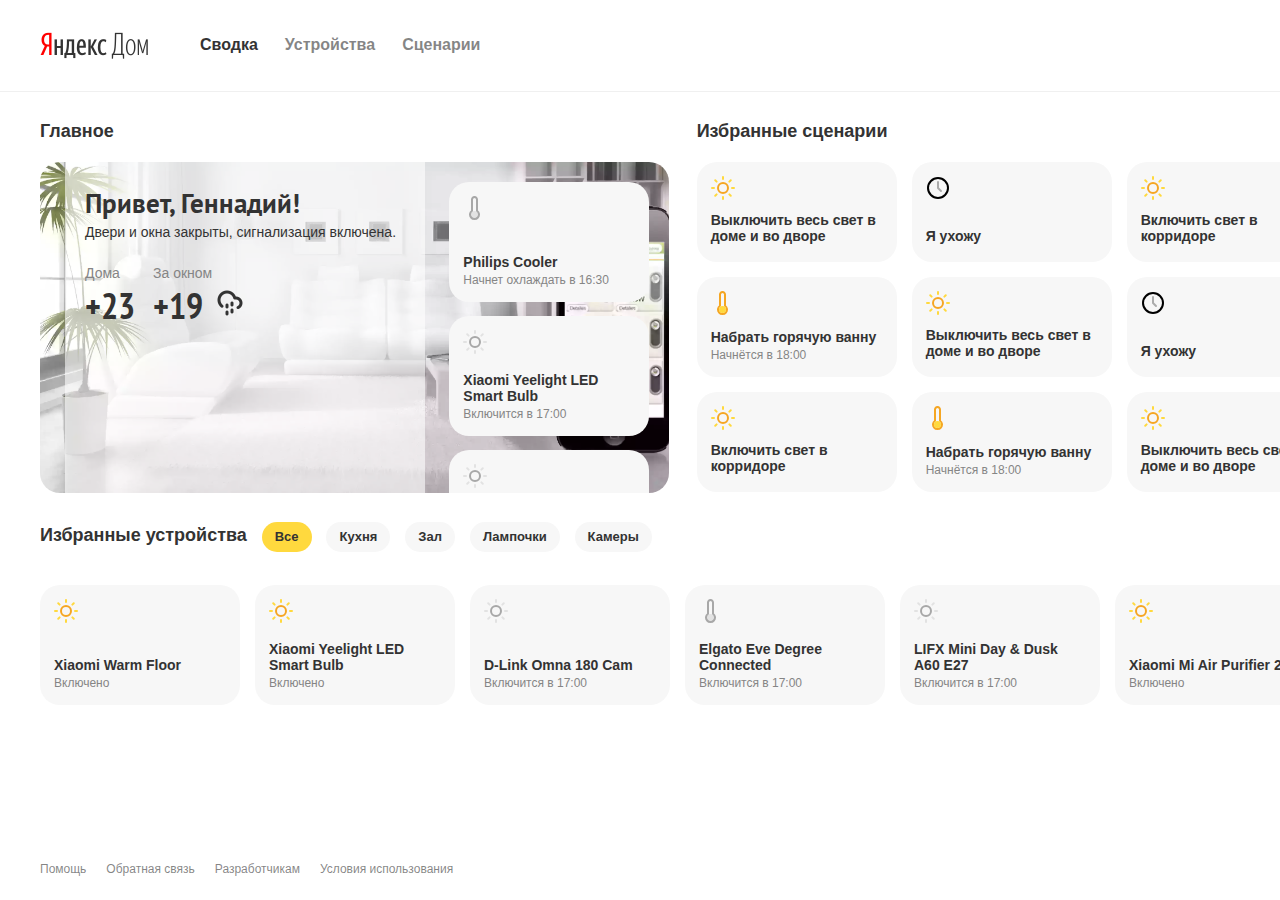
==== commit 4fc20cbe: "minify css" ====
--- a/index.html
+++ b/index.html
@@ -6,7 +6,7 @@
 
   <title>Smarthome</title>
 
-  <link rel="preload" href="styles.full.css" as="style" onload="this.rel='stylesheet'">
+  <link rel="preload" href="styles.css" as="style" onload="this.rel='stylesheet'">
   <link rel="shortcut icon" href="data:image/x-icon;," type="image/x-icon">
 </head>
 <body class="page">
--- a/styles.css
+++ b/styles.css
@@ -0,0 +1 @@
+@font-face{font-family:'PT Sans';font-style:normal;font-weight:700;src:local('PT Sans Bold'),url([data-uri]) format('woff2')}@font-face{font-family:'PT Sans Narrow';font-weight:700;src:local('PT Sans Narrow Bold'),url([data-uri]) format('woff2')}img{max-width:100%}.adjust-bar{-webkit-appearance:none;appearance:none;outline:none;border-radius:30px;width:100%;height:60px;margin:0;display:flex;justify-content:space-between;align-items:center;position:relative}.adjust-bar::-webkit-slider-thumb{-webkit-appearance:none;appearance:none;cursor:pointer;width:60px;height:60px;border:3px solid rgba(51,51,51,.1);border-radius:30px;box-shadow:0 0 0 4px #fff}.adjust-bar::-moz-range-thumb{box-sizing:border-box;cursor:pointer;width:60px;height:60px;border:3px solid rgba(51,51,51,.1);border-radius:30px;background:transparent;box-shadow:0 0 0 4px #fff}.adjust-bar::-moz-range-track{background:transparent}.adjust-bar__container_theme_temp{position:relative}.adjust-bar__container_theme_temp::before,.adjust-bar__container_theme_temp::after{color:#fff;font-size:18px;font-weight:700;position:absolute;top:20px;z-index:1;pointer-events:none}.adjust-bar__container_theme_temp::before{content:'–10';left:15px}.adjust-bar__container_theme_temp::after{content:'+30';right:15px}.adjust-bar__container_theme_light{position:relative}.adjust-bar__container_theme_light::before,.adjust-bar__container_theme_light::after{content:'';position:absolute;z-index:1;pointer-events:none}.adjust-bar__container_theme_light::before{top:14px;left:14px;width:30px;height:30px;background:url([data-uri]) center center/contain no-repeat}.adjust-bar__container_theme_light::after{top:13px;right:13px;width:34px;height:34px;background:url([data-uri]) center center/contain no-repeat}.adjust-bar_theme_temp{background-image:linear-gradient(90deg,#068fff 0%,#ffd800 50%,#f76b1c 100%)}.adjust-bar_theme_light{background-image:linear-gradient(90deg,#ffe682 0%,#ff9e00 100%)}.button{cursor:pointer;display:flex;justify-content:center;align-items:center;background:#fff}.button_color_yellow{background:#ffd93e}.button_size_l{font-size:18px;font-weight:700;height:60px;border-radius:20px}.button:hover{box-shadow:0 2px 6px 0 rgba(255,225,225,.6)}.button:active{box-shadow:none}.content{width:100%;display:flex;flex-wrap:wrap;justify-content:space-between;padding-top:29px}.content__item{width:100%;margin-bottom:29px;position:relative}.content__item_half{width:49%}.content__item_main{padding-left:40px}.content__item_scenarios{padding-right:40px}.content__item-header{font-size:18px;font-weight:700;margin-bottom:20px}.content__item-header_devices{padding-left:40px;display:inline-block;margin-right:11px}.devices{display:flex;justify-content:flex-start;overflow-x:hidden;padding:20px 0 6px 40px}.devices__panel{margin-right:15px}.devices::after{content:'';display:inline-block;min-width:25px}.devices__paginator{position:absolute;top:0;right:40px}.filter__item-label{display:inline-block;font-size:13px;line-height:1;font-weight:700;background:#f7f7f7;min-height:30px;padding:8px 13px;border-radius:15px;margin-right:11px;cursor:pointer}.filter__item-label:hover{background:#ffd93e}.filter__item-radio{display:none}.filter__item-radio:checked + label{background:#ffd93e}.filter__item-radio_kitchen:checked~.devices .panel{display:none}.filter__item-radio_kitchen:checked~.devices .panel_kitchen{display:flex}.filter__item-radio_room:checked~.devices .panel{display:none}.filter__item-radio_room:checked~.devices .panel_room{display:flex}.filter__item-radio_lamp:checked~.devices .panel{display:none}.filter__item-radio_lamp:checked~.devices .panel_lamp{display:flex}.filter__item-radio_cam:checked~.devices .panel{display:none}.filter__item-radio_cam:checked~.devices .panel_cam{display:flex}.footer{flex:0 0 auto;display:flex;justify-content:flex-start;align-items:center;flex-wrap:wrap;padding-left:40px;width:100%;height:60px;font-size:12px}.footer__link{margin-right:20px}.header{width:100%;height:92px;padding:0 40px;border-bottom:1px solid #f0f0f0;display:flex;align-items:center;background:#fff}.knob{width:220px;height:220px;display:flex;justify-content:center;align-items:center;position:relative}.knob svg{width:220px;height:220px;transform:rotate(90deg)}.knob__indicator{fill:none;stroke:#f5a623;stroke-width:20px;stroke-dasharray:0 629;transform:rotate(29deg)}.knob__indicator-bounds{fill:transparent;stroke:#fff;stroke-width:21px;stroke-dasharray:99 629;transform:rotate(-29deg)}.knob__indicator-bg{fill:rgba(51,51,51,.7)}.knob__indicator-mask{fill:transparent;stroke:#fff;stroke-width:22px;stroke-dasharray:4 1;transform:rotate(1deg)}.knob__self{fill:#fefefe;filter:url("#knob-shadow");cursor:pointer}.knob__value{font-size:66px;font-weight:700;position:absolute;user-select:none;pointer-events:none}.knob__wrapper{display:flex;justify-content:center;align-items:center;height:80%}.link,.link:active,.link:visited{color:rgba(51,51,51,.6)}.link{text-decoration:none}.link_active,.link:hover{color:inherit}.logo{display:inline-block;width:108px;height:27px;position:relative;background-image:url([data-uri]);background-repeat:no-repeat;background-position:left top;background-size:cover}.logo__ya{display:block;position:absolute;z-index:10;outline:0;height:100%;width:69px;left:0;top:0}.logo__ya-sub{display:block;position:absolute;z-index:5;outline:0;height:100%;width:100%;left:0;top:0}.main{height:331px;border-radius:20px;padding:0 20px 0 25px;display:flex;justify-content:space-between;background:url(assets/sh.webp) center center/cover no-repeat}.main__greeting{margin-top:6px;font-size:27px;font-weight:700;font-family:"PT Sans","Helvetica Neue",Helvetica,Arial,sans-serif}.main__info{width:61.585%;padding-top:20px;padding-left:20px;background:rgba(255,255,255,.6)}.main__panel{margin-bottom:14px;position:relative}.main__status{margin-top:6px;line-height:16px}.main__upcoming{width:220px;height:100%;overflow-y:scroll}.main__upcoming-wrapper{width:200px;height:100%;overflow:hidden}.main__weather{margin-top:25px}.menu{margin-left:52px}.menu__item{margin-right:27px;font-size:16px;font-weight:700}.menu__list{display:flex;justify-content:flex-start;list-style:none;padding:0;margin:0}.modal{display:none;flex-direction:column;justify-content:center;align-items:center;position:fixed;z-index:1;left:0;top:0;width:100%;height:100%;overflow:auto;background:rgba(51,51,51,.5)}.modal_open{display:flex}.modal_open .modal__content{animation:modal 0.2s ease forwards}.modal__title{font-size:27px;font-weight:700;margin-bottom:6px}.modal__value{box-sizing:content-box;position:absolute;top:20px;right:20px;font-size:36px;font-weight:700;max-width:62px;height:40px;padding-right:32px}.modal__value_temp{background:url([data-uri]) calc(100% + 10px) 0%/contain no-repeat}.modal__value_light{height:45px;padding-right:45px;background:url([data-uri]) right center/contain no-repeat}.modal__status{margin-bottom:20px}.modal__adjust{margin-top:25px}.modal__button{width:48.5%}.modal__content{max-width:640px;width:100%}.modal__body{position:relative;flex-shrink:0;padding:25px;margin-bottom:15px;border-radius:20px;background:#fff}.modal__controls{width:100%;display:flex;justify-content:space-between;flex-wrap:wrap}@keyframes modal{from{transform:scale(.2)}to{transform:scale(1)}}*{box-sizing:border-box}html{height:100%}.page{height:100%;font:14px Arial,sans-serif;color:#333;line-height:1.143;margin:0 auto;padding:0;width:1366px}.page__wrapper{display:flex;flex-direction:column;height:100%}.page__wrapper-content{flex:1 0 auto}.paginator{height:16px;width:47px;display:flex;justify-content:space-between}.paginator div{width:16px}.paginator_hide{display:none}.paginator__arrow{opacity:1;cursor:pointer}.paginator__arrow:hover{opacity:.5}.paginator__arrow:active{opacity:.3}.paginator__arrow_disabled{opacity:.3}.panel{padding:14px;min-height:100px;width:200px;border-radius:20px;display:flex;flex-direction:column;justify-content:space-between;flex-shrink:0;background:#f7f7f7;cursor:pointer;transition:opacity 0.3s ease-out}.panel:hover{background:#fff;box-shadow:0 2px 6px 0 rgba(197,186,186,.5)}.panel:active{box-shadow:none}.panel_device{height:120px}.panel_first{margin-top:20px}.panel__sub{font-size:12px;color:#858585}.panel__title{font-weight:700;margin-bottom:4px}.scenarios{max-height:331px;background:#fff;display:flex;justify-content:flex-start;overflow-x:hidden}.scenarios__page{display:grid;grid-template-columns:repeat(3,200px);grid-template-rows:repeat(3,100px);grid-column-gap:15px;grid-row-gap:15px;justify-content:space-between;margin-right:15px}.scenarios__paginator{position:absolute;top:0;right:40px}.weather{display:flex}.weather__item{margin-right:18px}.weather__item-title{color:#858585;margin-bottom:4px}.weather__item-temp{font-size:36px;font-weight:700;line-height:1.16;font-family:"PT Sans Narrow","Helvetica Neue",Helvetica,Arial,sans-serif}.weather__item_outside{padding-right:31px}.weather__item_cloud-drizzle{background:url([data-uri]) 100% 70%/26px no-repeat}.panel__icon{width:24px;height:24px}.panel__icon_temp_off{background:url([data-uri]) center center/contain no-repeat}.panel__icon_temp_on{background:url([data-uri]) center center/contain no-repeat}.panel__icon_light_off{background:url([data-uri]) center center/contain no-repeat}.panel__icon_light_on{background:url([data-uri]) center center/contain no-repeat}.panel__icon_clock{background:url([data-uri]) center center/contain no-repeat}
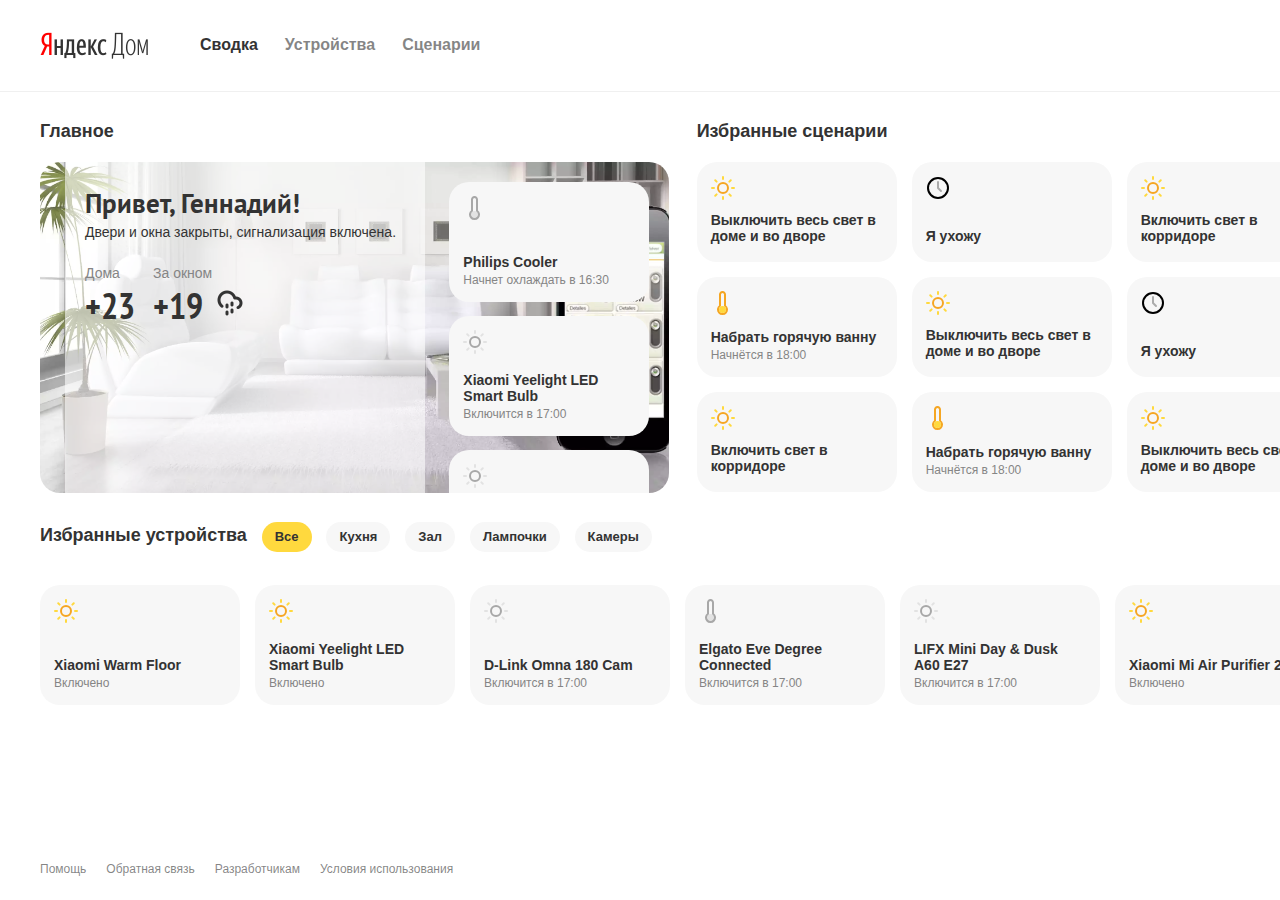
==== commit f4f50e5a: "minify fonts / html" ====
--- a/index.html
+++ b/index.html
@@ -1,390 +1,360 @@
 <!doctype html>
 <html>
-
 <head>
-  <meta charset="utf-8">
-
-  <title>Smarthome</title>
-
-  <link rel="preload" href="styles.css" as="style" onload="this.rel='stylesheet'">
-  <link rel="shortcut icon" href="data:image/x-icon;," type="image/x-icon">
+<meta charset="utf-8">
+<title>Smarthome</title>
+<link rel="preload" href="styles.css" as="style" onload="this.rel='stylesheet'">
+<link rel="shortcut icon" href="data:image/x-icon;," type="image/x-icon">
 </head>
 <body class="page">
 <div class="page__wrapper">
-  <div class="page__wrapper-content">
-    <header class="header">
-      <div class="logo header__logo">
-        <a href="yandex.ru" class="link logo__ya"></a>
-        <a href="#" class="link logo__ya-sub"></a>
-      </div>
-      <nav class="menu">
-        <ul class="menu__list">
-          <li class="menu__item">
-            <a href="#" class="link menu__link link_active">Сводка</a>
-          </li>
-          <li class="menu__item">
-            <a href="#" class="link menu__link">Устройства</a>
-          </li>
-          <li class="menu__item">
-            <a href="#" class="link menu__link">Сценарии</a>
-          </li>
-        </ul>
-      </nav>
-    </header>
-    <main class="content">
+<div class="page__wrapper-content">
+<header class="header">
+<div class="logo header__logo">
+<a href="yandex.ru" class="link logo__ya"></a>
+<a href="#" class="link logo__ya-sub"></a>
+</div>
+<nav class="menu">
+<ul class="menu__list">
+<li class="menu__item">
+<a href="#" class="link menu__link link_active">Сводка</a>
+</li>
+<li class="menu__item">
+<a href="#" class="link menu__link">Устройства</a>
+</li>
+<li class="menu__item">
+<a href="#" class="link menu__link">Сценарии</a>
+</li>
+</ul>
+</nav>
+</header>
+<main class="content">
+<div class="content__item content__item_half content__item_main">
+<div class="content__item-header">Главное</div>
+<section class="main">
+<div class="main__info">
+<div class="main__greeting">Привет, Геннадий!</div>
+<div class="main__status">Двери и окна закрыты, сигнализация включена.</div>
+<div class="weather main__weather">
+<div class="weather__item">
+<div class="weather__item-title">Дома</div>
+<div class="weather__item-temp">+23</div>
+</div>
+<div class="weather__item weather__item_outside weather__item_cloud-drizzle">
+<div class="weather__item-title">За окном</div>
+<div class="weather__item-temp">+19</div>
+</div>
+</div>
+</div>
+<div class="main__upcoming-wrapper">
+<div class="main__upcoming">
+<div class="panel main__panel panel_device panel_first">
+<div class="panel__icon panel__icon_temp_off"></div>
+<div class="panel__text">
+<div class="panel__title">Philips Cooler</div>
+<div class="panel__sub">Начнет охлаждать в 16:30</div>
+</div>
+</div>
+<div class="panel main__panel panel_device">
+<div class="panel__icon panel__icon_light_off"></div>
+<div class="panel__text">
+<div class="panel__title">Xiaomi Yeelight LED Smart Bulb</div>
+<div class="panel__sub">Включится в 17:00</div>
+</div>
+</div>
+<div class="panel main__panel panel_device panel_out_bot">
+<div class="panel__icon panel__icon_light_off"></div>
+<div class="panel__text">
+<div class="panel__title">Xiaomi Yeelight LED Smart Bulb</div>
+<div class="panel__sub">Включится в 17:00</div>
+</div>
+</div>
+<div class="panel main__panel panel_device panel_out_bot"></div>
+</div>
+</div>
+</section>
+</div>
+<div class="content__item content__item_half content__item_scenarios">
+<div class="content__item-header">
+Избранные сценарии
+</div>
+<div class="paginator scenarios__paginator">
+<div class="paginator__arrow paginator__arrow_disabled paginator__arrow_left">
+<svg viewBox="0 0 9 16" width="100%" height="16px">
+<path fill="currentColor" fill-rule="evenodd" d="M8.7 14.3c.4.4.4 1 0 1.4-.4.4-1 .4-1.4 0l-7-7c-.4-.4-.4-1 0-1.4l7-7c.4-.4 1-.4 1.4 0 .4.4.4 1 0 1.4L2.4 8l6.3 6.3z">
+</path>
+</svg>
+</div>
+<div class="paginator__arrow paginator__arrow_right">
+<svg viewBox="0 0 9 16" width="100%" height="16px">
+<path fill="currentColor" fill-rule="evenodd" d="M.3 14.3c-.4.4-.4 1.02 0 1.4.38.4 1 .4 1.4 0l7-7c.4-.4.4-1.02 0-1.4l-7-7C1.3-.1.68-.1.3.3c-.4.38-.4 1 0 1.4L6.6 8 .3 14.3z"></path>
+</svg>
+</div>
+</div>
+<section class="scenarios">
+<div class="scenarios__page">
+<div class="panel scenarios__panel">
+<div class="panel__icon panel__icon_light_on"></div>
+<div class="panel__text">
+<div class="panel__title">Выключить весь свет в доме и во дворе</div>
+</div>
+</div>
+<div class="panel scenarios__panel">
+<div class="panel__icon panel__icon_clock"></div>
+<div class="panel__text">
+<div class="panel__title">Я ухожу</div>
+</div>
+</div>
+<div class="panel scenarios__panel">
+<div class="panel__icon panel__icon_light_on"></div>
+<div class="panel__text">
+<div class="panel__title">Включить свет в корридоре</div>
+</div>
+</div>
+<div class="panel scenarios__panel">
+<div class="panel__icon panel__icon_temp_on"></div>
+<div class="panel__text">
+<div class="panel__title">Набрать горячую ванну</div>
+<div class="panel__sub">Начнётся в 18:00</div>
+</div>
+</div>
+<div class="panel scenarios__panel">
+<div class="panel__icon panel__icon_light_on"></div>
+<div class="panel__text">
+<div class="panel__title">Выключить весь свет в доме и во дворе</div>
+</div>
+</div>
+<div class="panel scenarios__panel">
+<div class="panel__icon panel__icon_clock"></div>
+<div class="panel__text">
+<div class="panel__title">Я ухожу</div>
+</div>
+</div>
+<div class="panel scenarios__panel">
+<div class="panel__icon panel__icon_light_on"></div>
+<div class="panel__text">
+<div class="panel__title">Включить свет в корридоре</div>
+</div>
+</div>
+<div class="panel scenarios__panel">
+<div class="panel__icon panel__icon_temp_on"></div>
+<div class="panel__text">
+<div class="panel__title">Набрать горячую ванну</div>
+<div class="panel__sub">Начнётся в 18:00</div>
+</div>
+</div>
+<div class="panel scenarios__panel">
+<div class="panel__icon panel__icon_light_on"></div>
+<div class="panel__text">
+<div class="panel__title">Выключить весь свет в доме и во дворе</div>
+</div>
+</div>
+</div>
 
-      <div class="content__item content__item_half content__item_main">
-        <div class="content__item-header">Главное</div>
-        <section class="main">
-          <div class="main__info">
-            <div class="main__greeting">Привет, Геннадий!</div>
-            <div class="main__status">Двери и окна закрыты, сигнализация включена.</div>
-            <div class="weather main__weather">
-              <div class="weather__item">
-                <div class="weather__item-title">Дома</div>
-                <div class="weather__item-temp">+23</div>
-              </div>
-              <div class="weather__item weather__item_outside weather__item_cloud-drizzle">
-                <div class="weather__item-title">За окном</div>
-                <div class="weather__item-temp">+19</div>
-              </div>
-            </div>
-          </div>
-          <div class="main__upcoming-wrapper">
-            <div class="main__upcoming">
-              <div class="panel main__panel panel_device panel_first">
-                <div class="panel__icon panel__icon_temp_off"></div>
-                <div class="panel__text">
-                  <div class="panel__title">Philips Cooler</div>
-                  <div class="panel__sub">Начнет охлаждать в 16:30</div>
-                </div>
-              </div>
-              <div class="panel main__panel panel_device">
-                <div class="panel__icon panel__icon_light_off"></div>
-                <div class="panel__text">
-                  <div class="panel__title">Xiaomi Yeelight LED Smart Bulb</div>
-                  <div class="panel__sub">Включится в 17:00</div>
-                </div>
-              </div>
-              <div class="panel main__panel panel_device panel_out_bot">
-                <div class="panel__icon panel__icon_light_off"></div>
-                <div class="panel__text">
-                  <div class="panel__title">Xiaomi Yeelight LED Smart Bulb</div>
-                  <div class="panel__sub">Включится в 17:00</div>
-                </div>
-              </div>
-              <div class="panel main__panel panel_device panel_out_bot"></div>
-            </div>
-          </div>
-        </section>
-      </div>
-
-      <div class="content__item content__item_half content__item_scenarios">
-        <div class="content__item-header">
-          Избранные сценарии
-        </div>
-        <div class="paginator scenarios__paginator">
-          <div class="paginator__arrow paginator__arrow_disabled paginator__arrow_left">
-            <svg viewBox="0 0 9 16" width="100%" height="16px">
-              <path fill="currentColor" fill-rule="evenodd" d="M8.7 14.3c.4.4.4 1 0 1.4-.4.4-1 .4-1.4 0l-7-7c-.4-.4-.4-1 0-1.4l7-7c.4-.4 1-.4 1.4 0 .4.4.4 1 0 1.4L2.4 8l6.3 6.3z">
-              </path>
-            </svg>
-          </div>
-          <div class="paginator__arrow paginator__arrow_right">
-            <svg viewBox="0 0 9 16" width="100%" height="16px">
-              <path fill="currentColor" fill-rule="evenodd" d="M.3 14.3c-.4.4-.4 1.02 0 1.4.38.4 1 .4 1.4 0l7-7c.4-.4.4-1.02 0-1.4l-7-7C1.3-.1.68-.1.3.3c-.4.38-.4 1 0 1.4L6.6 8 .3 14.3z"></path>
-            </svg>
-          </div>
-        </div>
-        <section class="scenarios">
-          <div class="scenarios__page">
-            <div class="panel scenarios__panel">
-              <div class="panel__icon panel__icon_light_on"></div>
-              <div class="panel__text">
-                <div class="panel__title">Выключить весь свет в доме и во дворе</div>
-              </div>
-            </div>
-
-            <div class="panel scenarios__panel">
-              <div class="panel__icon panel__icon_clock"></div>
-              <div class="panel__text">
-                <div class="panel__title">Я ухожу</div>
-              </div>
-            </div>
-
-            <div class="panel scenarios__panel">
-              <div class="panel__icon panel__icon_light_on"></div>
-              <div class="panel__text">
-                <div class="panel__title">Включить свет в корридоре</div>
-              </div>
-            </div>
-
-            <div class="panel scenarios__panel">
-              <div class="panel__icon panel__icon_temp_on"></div>
-              <div class="panel__text">
-                <div class="panel__title">Набрать горячую ванну</div>
-                <div class="panel__sub">Начнётся в 18:00</div>
-              </div>
-            </div>
-
-            <div class="panel scenarios__panel">
-              <div class="panel__icon panel__icon_light_on"></div>
-              <div class="panel__text">
-                <div class="panel__title">Выключить весь свет в доме и во дворе</div>
-              </div>
-            </div>
-
-            <div class="panel scenarios__panel">
-              <div class="panel__icon panel__icon_clock"></div>
-              <div class="panel__text">
-                <div class="panel__title">Я ухожу</div>
-              </div>
-            </div>
-
-            <div class="panel scenarios__panel">
-              <div class="panel__icon panel__icon_light_on"></div>
-              <div class="panel__text">
-                <div class="panel__title">Включить свет в корридоре</div>
-              </div>
-            </div>
-
-            <div class="panel scenarios__panel">
-              <div class="panel__icon panel__icon_temp_on"></div>
-              <div class="panel__text">
-                <div class="panel__title">Набрать горячую ванну</div>
-                <div class="panel__sub">Начнётся в 18:00</div>
-              </div>
-            </div>
-
-            <div class="panel scenarios__panel">
-              <div class="panel__icon panel__icon_light_on"></div>
-              <div class="panel__text">
-                <div class="panel__title">Выключить весь свет в доме и во дворе</div>
-              </div>
-            </div>
-          </div>
-
-          <div class="scenarios__page">
-            <div class="panel scenarios__panel">
-              <div class="panel__icon panel__icon_light_on"></div>
-              <div class="panel__text">
-                <div class="panel__title">Включить свет в корридоре</div>
-              </div>
-            </div>
-          </div>
-        </section>
-      </div>
-
-      <div class="content__item content__item_devices">
-        <span class="content__item-header content__item-header_devices">
-          Избранные устройства
-        </span>
-
-        <input class="filter__item-radio filter__item_devices filter__item-radio_all" type="radio" name="filter" id="all" checked="checked">
-        <label class="filter__item-label filter__item_devices" for="all">Все</label>
-        <input class="filter__item-radio filter__item_devices filter__item-radio_kitchen" type="radio" name="filter" id="kitchen">
-        <label class="filter__item-label filter__item_devices" for="kitchen">Кухня</label>
-        <input class="filter__item-radio filter__item_devices filter__item-radio_room" type="radio" name="filter" id="room">
-        <label class="filter__item-label filter__item_devices" for="room">Зал</label>
-        <input class="filter__item-radio filter__item_devices filter__item-radio_lamp" type="radio" name="filter" id="lamp">
-        <label class="filter__item-label filter__item_devices" for="lamp">Лампочки</label>
-        <input class="filter__item-radio filter__item_devices filter__item-radio_cam" type="radio" name="filter" id="cam">
-        <label class="filter__item-label filter__item_devices" for="cam">Камеры</label>
-
-        <div class="paginator devices__paginator">
-          <div class="paginator__arrow paginator__arrow_disabled paginator__arrow_left">
-            <svg viewBox="0 0 9 16" width="100%" height="16px">
-              <path fill="currentColor" fill-rule="evenodd" d="M8.7 14.3c.4.4.4 1 0 1.4-.4.4-1 .4-1.4 0l-7-7c-.4-.4-.4-1 0-1.4l7-7c.4-.4 1-.4 1.4 0 .4.4.4 1 0 1.4L2.4 8l6.3 6.3z"></path>
-            </svg>
-          </div>
-
-          <div class="paginator__arrow paginator__arrow_right">
-            <svg viewBox="0 0 9 16" width="100%" height="16px">
-              <path fill="currentColor" fill-rule="evenodd" d="M.3 14.3c-.4.4-.4 1.02 0 1.4.38.4 1 .4 1.4 0l7-7c.4-.4.4-1.02 0-1.4l-7-7C1.3-.1.68-.1.3.3c-.4.38-.4 1 0 1.4L6.6 8 .3 14.3z"></path>
-            </svg>
-          </div>
-        </div>
-
-        <section class="devices">
-          <div class="panel panel_device devices__panel panel_room panel_floor">
-            <div class="panel__icon panel__icon_light_on"></div>
-            <div class="panel__text">
-              <div class="panel__title">Xiaomi Warm Floor</div>
-              <div class="panel__sub">Включено</div>
-            </div>
-          </div>
-          <div class="panel panel_device devices__panel panel_lamp">
-            <div class="panel__icon panel__icon_light_on"></div>
-            <div class="panel__text">
-              <div class="panel__title">Xiaomi Yeelight LED Smart Bulb</div>
-              <div class="panel__sub">Включено</div>
-            </div>
-          </div>
-          <div class="panel panel_device devices__panel panel_cam">
-            <div class="panel__icon panel__icon_light_off"></div>
-            <div class="panel__text">
-              <div class="panel__title">D-Link Omna 180 Cam</div>
-              <div class="panel__sub">Включится в 17:00</div>
-            </div>
-          </div>
-          <div class="panel panel_device devices__panel panel_room panel_temp">
-            <div class="panel__icon panel__icon_temp_off"></div>
-            <div class="panel__text">
-              <div class="panel__title">Elgato Eve Degree Connected</div>
-              <div class="panel__sub">Включится в 17:00</div>
-            </div>
-          </div>
-          <div class="panel panel_device devices__panel panel_lamp">
-            <div class="panel__icon panel__icon_light_off"></div>
-            <div class="panel__text">
-              <div class="panel__title">LIFX Mini Day & Dusk A60 E27</div>
-              <div class="panel__sub">Включится в 17:00</div>
-            </div>
-          </div>
-          <div class="panel panel_device devices__panel panel_room">
-            <div class="panel__icon panel__icon_light_on"></div>
-            <div class="panel__text">
-              <div class="panel__title">Xiaomi Mi Air Purifier 2S</div>
-              <div class="panel__sub">Включено</div>
-            </div>
-          </div>
-          <div class="panel panel_device devices__panel panel_lamp">
-            <div class="panel__icon panel__icon_light_off"></div>
-            <div class="panel__text">
-              <div class="panel__title">Philips Zhirui</div>
-              <div class="panel__sub">Выключено</div>
-            </div>
-          </div>
-          <div class="panel panel_device devices__panel panel_kitchen">
-            <div class="panel__icon panel__icon_light_on"></div>
-            <div class="panel__text">
-              <div class="panel__title">Philips Purifier</div>
-              <div class="panel__sub">Включено</div>
-            </div>
-          </div>
-        </section>
-      </div>
-    </main>
-  </div>
-
-  <footer class="footer">
-    <a href="#" class="link footer__link">Помощь</a>
-    <a href="#" class="link footer__link">Обратная связь</a>
-    <a href="#" class="link footer__link">Разработчикам</a>
-    <a href="#" class="link footer__link">Условия использования</a>
-  </footer>
-</div>
-
+<div class="scenarios__page">
+<div class="panel scenarios__panel">
+<div class="panel__icon panel__icon_light_on"></div>
+<div class="panel__text">
+<div class="panel__title">Включить свет в корридоре</div>
+</div>
+</div>
+</div>
+</section>
+</div>
+<div class="content__item content__item_devices">
+<span class="content__item-header content__item-header_devices">
+Избранные устройства
+</span>
+<input class="filter__item-radio filter__item_devices filter__item-radio_all" type="radio" name="filter" id="all" checked="checked">
+<label class="filter__item-label filter__item_devices" for="all">Все</label>
+<input class="filter__item-radio filter__item_devices filter__item-radio_kitchen" type="radio" name="filter" id="kitchen">
+<label class="filter__item-label filter__item_devices" for="kitchen">Кухня</label>
+<input class="filter__item-radio filter__item_devices filter__item-radio_room" type="radio" name="filter" id="room">
+<label class="filter__item-label filter__item_devices" for="room">Зал</label>
+<input class="filter__item-radio filter__item_devices filter__item-radio_lamp" type="radio" name="filter" id="lamp">
+<label class="filter__item-label filter__item_devices" for="lamp">Лампочки</label>
+<input class="filter__item-radio filter__item_devices filter__item-radio_cam" type="radio" name="filter" id="cam">
+<label class="filter__item-label filter__item_devices" for="cam">Камеры</label>
+<div class="paginator devices__paginator">
+<div class="paginator__arrow paginator__arrow_disabled paginator__arrow_left">
+<svg viewBox="0 0 9 16" width="100%" height="16px">
+<path fill="currentColor" fill-rule="evenodd" d="M8.7 14.3c.4.4.4 1 0 1.4-.4.4-1 .4-1.4 0l-7-7c-.4-.4-.4-1 0-1.4l7-7c.4-.4 1-.4 1.4 0 .4.4.4 1 0 1.4L2.4 8l6.3 6.3z"></path>
+</svg>
+</div>
+<div class="paginator__arrow paginator__arrow_right">
+<svg viewBox="0 0 9 16" width="100%" height="16px">
+<path fill="currentColor" fill-rule="evenodd" d="M.3 14.3c-.4.4-.4 1.02 0 1.4.38.4 1 .4 1.4 0l7-7c.4-.4.4-1.02 0-1.4l-7-7C1.3-.1.68-.1.3.3c-.4.38-.4 1 0 1.4L6.6 8 .3 14.3z"></path>
+</svg>
+</div>
+</div>
+<section class="devices">
+<div class="panel panel_device devices__panel panel_room panel_floor">
+<div class="panel__icon panel__icon_light_on"></div>
+<div class="panel__text">
+<div class="panel__title">Xiaomi Warm Floor</div>
+<div class="panel__sub">Включено</div>
+</div>
+</div>
+<div class="panel panel_device devices__panel panel_lamp">
+<div class="panel__icon panel__icon_light_on"></div>
+<div class="panel__text">
+<div class="panel__title">Xiaomi Yeelight LED Smart Bulb</div>
+<div class="panel__sub">Включено</div>
+</div>
+</div>
+<div class="panel panel_device devices__panel panel_cam">
+<div class="panel__icon panel__icon_light_off"></div>
+<div class="panel__text">
+<div class="panel__title">D-Link Omna 180 Cam</div>
+<div class="panel__sub">Включится в 17:00</div>
+</div>
+</div>
+<div class="panel panel_device devices__panel panel_room panel_temp">
+<div class="panel__icon panel__icon_temp_off"></div>
+<div class="panel__text">
+<div class="panel__title">Elgato Eve Degree Connected</div>
+<div class="panel__sub">Включится в 17:00</div>
+</div>
+</div>
+<div class="panel panel_device devices__panel panel_lamp">
+<div class="panel__icon panel__icon_light_off"></div>
+<div class="panel__text">
+<div class="panel__title">LIFX Mini Day & Dusk A60 E27</div>
+<div class="panel__sub">Включится в 17:00</div>
+</div>
+</div>
+<div class="panel panel_device devices__panel panel_room">
+<div class="panel__icon panel__icon_light_on"></div>
+<div class="panel__text">
+<div class="panel__title">Xiaomi Mi Air Purifier 2S</div>
+<div class="panel__sub">Включено</div>
+</div>
+</div>
+<div class="panel panel_device devices__panel panel_lamp">
+<div class="panel__icon panel__icon_light_off"></div>
+<div class="panel__text">
+<div class="panel__title">Philips Zhirui</div>
+<div class="panel__sub">Выключено</div>
+</div>
+</div>
+<div class="panel panel_device devices__panel panel_kitchen">
+<div class="panel__icon panel__icon_light_on"></div>
+<div class="panel__text">
+<div class="panel__title">Philips Purifier</div>
+<div class="panel__sub">Включено</div>
+</div>
+</div>
+</section>
+</div>
+</main>
+</div>
+<footer class="footer">
+<a href="#" class="link footer__link">Помощь</a>
+<a href="#" class="link footer__link">Обратная связь</a>
+<a href="#" class="link footer__link">Разработчикам</a>
+<a href="#" class="link footer__link">Условия использования</a>
+</footer>
+</div>
 <div class="modal modal_temp">
-  <div class="modal__content">
-
-    <div class="modal__body">
-      <div class="modal__title">Elgato Eve Degree Connected</div>
-      <div class="modal__value modal__value_temp">+23</div>
-      <div class="modal__status">Включено</div>
-      <div class="modal__filter">
-        <div class="filter__item-label modal__filter-item_temp" id="manual">Вручную</div>
-        <div class="filter__item-label modal__filter-item_temp" id="cold">Холодно</div>
-        <div class="filter__item-label modal__filter-item_temp" id="warm">Тепло</div>
-        <div class="filter__item-label modal__filter-item_temp" id="hot">Жарко</div>
-      </div>
-      <div class="adjust-bar__container adjust-bar__container_theme_temp modal__adjust">
-        <input class="adjust-bar adjust-bar_theme_temp" type="range" name="lightRange" id="lightRange" value="23" min="-10" max="30" orient="vertical">
-      </div>
-    </div>
-
-    <div class="modal__controls">
-      <div class="button button_size_l button_color_yellow modal__button">Применить</div>
-      <div class="button button_size_l modal__button modal_close">Закрыть</div>
-    </div>
-  </div>
-
-</div>
-
+<div class="modal__content">
+<div class="modal__body">
+<div class="modal__title">Elgato Eve Degree Connected</div>
+<div class="modal__value modal__value_temp">+23</div>
+<div class="modal__status">Включено</div>
+<div class="modal__filter">
+<div class="filter__item-label modal__filter-item_temp" id="manual">Вручную</div>
+<div class="filter__item-label modal__filter-item_temp" id="cold">Холодно</div>
+<div class="filter__item-label modal__filter-item_temp" id="warm">Тепло</div>
+<div class="filter__item-label modal__filter-item_temp" id="hot">Жарко</div>
+</div>
+<div class="adjust-bar__container adjust-bar__container_theme_temp modal__adjust">
+<input class="adjust-bar adjust-bar_theme_temp" type="range" name="lightRange" id="lightRange" value="23" min="-10" max="30" orient="vertical">
+</div>
+</div>
+<div class="modal__controls">
+<div class="button button_size_l button_color_yellow modal__button">Применить</div>
+<div class="button button_size_l modal__button modal_close">Закрыть</div>
+</div>
+</div>
+</div>
 <div class="modal modal_light">
-  <div class="modal__content">
-
-    <div class="modal__body">
-      <div class="modal__title">Xiaomi Yeelight LED Smart Bulb</div>
-      <div class="modal__value modal__value_light"></div>
-      <div class="modal__status">Включено</div>
-      <div class="modal__filter">
-        <div class="filter__item-label modal__filter-item" id="manual">Вручную</div>
-        <div class="filter__item-label modal__filter-item" id="day">Дневной свет</div>
-        <div class="filter__item-label modal__filter-item" id="evening">Вечерний свет</div>
-        <div class="filter__item-label modal__filter-item" id="dawn">Рассвет</div>
-      </div>
-      <div class="adjust-bar__container adjust-bar__container_theme_light modal__adjust">
-        <input class="adjust-bar adjust-bar_theme_light" type="range" name="tempRange" id="lightRange" value="25" min="0" max="50" orient="vertical">
-      </div>
-    </div>
-
-    <div class="modal__controls">
-      <div class="button button_size_l button_color_yellow modal__button">Применить</div>
-      <div class="button button_size_l modal__button modal_close">Закрыть</div>
-    </div>
-  </div>
+<div class="modal__content">
+<div class="modal__body">
+<div class="modal__title">Xiaomi Yeelight LED Smart Bulb</div>
+<div class="modal__value modal__value_light"></div>
+<div class="modal__status">Включено</div>
+<div class="modal__filter">
+<div class="filter__item-label modal__filter-item" id="manual">Вручную</div>
+<div class="filter__item-label modal__filter-item" id="day">Дневной свет</div>
+<div class="filter__item-label modal__filter-item" id="evening">Вечерний свет</div>
+<div class="filter__item-label modal__filter-item" id="dawn">Рассвет</div>
+</div>
+<div class="adjust-bar__container adjust-bar__container_theme_light modal__adjust">
+<input class="adjust-bar adjust-bar_theme_light" type="range" name="tempRange" id="lightRange" value="25" min="0" max="50" orient="vertical">
+</div>
+</div>
+<div class="modal__controls">
+<div class="button button_size_l button_color_yellow modal__button">Применить</div>
+<div class="button button_size_l modal__button modal_close">Закрыть</div>
+</div>
+</div>
 </div>
 <div class="modal modal_knob">
-  <div class="modal__content">
-
-    <div class="modal__body">
-      <div class="modal__title">Xiaomi Warm Floor</div>
-      <div class="modal__value modal__value_temp">+23</div>
-      <div class="modal__status">Включено</div>
-      <div class="knob__wrapper">
-        <div class="knob">
-          <svg viewBox="-110 -110 220 220" id="foobar">
-            <filter id="knob-shadow">
-              <feGaussianBlur in="SourceAlpha" stdDeviation="2"></feGaussianBlur>
-              <feOffset dx="2" dy="0" result="offsetblur"></feOffset>
-              <feFlood flood-color="rgba(134,121,71,0.45)"></feFlood>
-              <feComposite in2="offsetblur" operator="in"></feComposite>
-              <feMerge>
-                <feMergeNode></feMergeNode>
-                <feMergeNode in="SourceGraphic"></feMergeNode>
-              </feMerge>
-            </filter>
-            <g class="knob-container">
-              <circle class="knob_center" cx="0" cy="0"></circle>
-              <circle class="knob__indicator-bg" r="110" cx="0" cy="0"></circle>
-              <circle class="knob__indicator" r="100" cx="0" cy="0"></circle>
-              <circle class="knob__indicator-mask" r="100" cx="0" cy="0"></circle>
-              <circle class="knob__indicator-bounds" r="100" cx="0" cy="0"></circle>
-              <circle class="knob__self" r="89" cx="0" cy="0"></circle>
-              <polygon class="knob__arrow" points="-90,0 -85,5 -85,-5"></polygon>
-            </g>
-          </svg>
-          <div class="knob__value">+23</div>
-        </div>
-      </div>
-    </div>
-
-    <div class="modal__controls">
-      <div class="button button_size_l button_color_yellow modal__button">Применить</div>
-      <div class="button button_size_l modal__button modal_close">Закрыть</div>
-    </div>
-  </div>
-
+<div class="modal__content">
+<div class="modal__body">
+<div class="modal__title">Xiaomi Warm Floor</div>
+<div class="modal__value modal__value_temp">+23</div>
+<div class="modal__status">Включено</div>
+<div class="knob__wrapper">
+<div class="knob">
+<svg viewBox="-110 -110 220 220" id="foobar">
+<filter id="knob-shadow">
+<feGaussianBlur in="SourceAlpha" stdDeviation="2"></feGaussianBlur>
+<feOffset dx="2" dy="0" result="offsetblur"></feOffset>
+<feFlood flood-color="rgba(134,121,71,0.45)"></feFlood>
+<feComposite in2="offsetblur" operator="in"></feComposite>
+<feMerge>
+<feMergeNode></feMergeNode>
+<feMergeNode in="SourceGraphic"></feMergeNode>
+</feMerge>
+</filter>
+<g class="knob-container">
+<circle class="knob_center" cx="0" cy="0"></circle>
+<circle class="knob__indicator-bg" r="110" cx="0" cy="0"></circle>
+<circle class="knob__indicator" r="100" cx="0" cy="0"></circle>
+<circle class="knob__indicator-mask" r="100" cx="0" cy="0"></circle>
+<circle class="knob__indicator-bounds" r="100" cx="0" cy="0"></circle>
+<circle class="knob__self" r="89" cx="0" cy="0"></circle>
+<polygon class="knob__arrow" points="-90,0 -85,5 -85,-5"></polygon>
+</g>
+</svg>
+<div class="knob__value">+23</div>
+</div>
+</div>
+</div>
+<div class="modal__controls">
+<div class="button button_size_l button_color_yellow modal__button">Применить</div>
+<div class="button button_size_l modal__button modal_close">Закрыть</div>
+</div>
+</div>
 </div>
 <script>
-  const output=document.querySelector('.modal__value');const rangeSLider=document.querySelector('.adjust-bar.adjust-bar_theme_temp');rangeSLider.oninput=function(){output.innerHTML=this.value>0?'+'+this.value:this.value};const arrowLeftDevs=document.querySelector('.devices__paginator .paginator__arrow_left');const arrowRightDevs=document.querySelector('.devices__paginator .paginator__arrow_right');const panelCountDevs=document.querySelectorAll('.devices__panel').length;const devices=document.querySelector('.devices');const pagiantorDevs=document.querySelector('.devices__paginator');let currentPageDevs=1;pagiantorDevs.classList.toggle('paginator_hide',panelCountDevs<7);arrowRightDevs.addEventListener('click',function(){currentPageDevs+=1;arrowLeftDevs.classList.toggle('paginator__arrow_disabled',currentPageDevs===1);devices.scroll({top:0,left:1366,behavior:'smooth'})});arrowLeftDevs.addEventListener('click',function(){if(currentPageDevs>1){currentPageDevs-=1;arrowLeftDevs.classList.toggle('paginator__arrow_disabled',currentPageDevs===1);devices.scroll({top:0,left:-1366,behavior:'smooth'})}});let curValue;let curRotate;let maxRotate=0.42;let minRotate=-0.42;const MIN_VALUE=26;const MAX_VALUE=35;const INDICATOR_OFFSET=265;const rotateToValue=function(rotate){return Math.floor((Math.abs(rotate*360*1.73+INDICATOR_OFFSET)/53)+MIN_VALUE)}
-  function setRotate(rotate){if(rotate>maxRotate){rotate=maxRotate}else if(rotate<minRotate){rotate=minRotate}
-    curRotate=rotate;curValue=rotateToValue(rotate);document.querySelector('.modal_knob .modal__value').innerHTML='+'+curValue;document.querySelector('.knob__value').innerHTML='+'+curValue;document.querySelector('.knob__indicator').style.strokeDasharray=curRotate*360*1.73+INDICATOR_OFFSET+' 629';document.querySelector('.knob__arrow').style.transform='rotate('+(curRotate*360)+'deg)'}
-  function getPosition(elem){const rect=elem.getBoundingClientRect();return[rect.left+(rect.right-rect.left)/2,rect.top+(rect.bottom-rect.top)/2]}
-  function getMouseAngle(event,centerElem){const pos=getPosition(centerElem);let cursor=[event.clientX,event.clientY];let rad;if(event.targetTouches&&event.targetTouches[0]){cursor=[event.targetTouches[0].clientX,event.targetTouches[0].clientY]}
-    rad=Math.atan2(cursor[1]-pos[1],cursor[0]-pos[0]);rad+=Math.PI/2;return rad}
-  let knobDragged;let prevAngleRad=null;let prevRotate=null;function startDragging(e){e.preventDefault();e.stopPropagation();const rad=getMouseAngle(e,document.querySelector('.knob_center'));knobDragged=!0;prevAngleRad=rad;prevRotate=curRotate}
-  function stopDragging(e){knobDragged=!1}
-  function dragRotate(e){if(!knobDragged){return}
-    const old=prevAngleRad;let rad=getMouseAngle(e,document.querySelector('.knob_center'));let delta=rad-old;prevAngleRad=rad;if(delta<0){delta+=Math.PI*2}
-    if(delta>Math.PI){delta-=Math.PI*2}
-    const deltaRotate=delta/Math.PI/2;const rotate=prevRotate+deltaRotate;prevRotate=rotate;setRotate(rotate)}
-  function setEvtListeners(){const elem=document.querySelector('.knob-container');elem.addEventListener('mousedown',startDragging);document.addEventListener('mouseup',stopDragging);document.addEventListener('mousemove',dragRotate);elem.addEventListener('touchstart',startDragging);document.addEventListener('touchend',stopDragging);document.addEventListener('touchmove',dragRotate)}
-  setEvtListeners();setRotate(0);document.querySelectorAll('.modal_close').forEach(b=>{b.onclick=function(){document.querySelectorAll('.modal').forEach(m=>{m.classList.toggle('modal_open',!1);document.querySelector('body').style.overflow='auto'})}});const TEMPS={'manual':-10,'cold':0,'warm':23,'hot':30}
-  document.querySelectorAll('.modal__filter-item_temp').forEach(l=>{l.onclick=function(){document.querySelector('.adjust-bar_theme_temp').value=TEMPS[this.id];document.querySelector('.modal_temp .modal__value').innerHTML=TEMPS[this.id]>0?'+'+TEMPS[this.id]:TEMPS[this.id]}});const showModal=function(selector){document.querySelector(selector).classList.toggle('modal_open',!0);document.querySelector('body').style.overflow='hidden'}
-  document.querySelectorAll('.panel_temp').forEach(p=>{p.onclick=function(){showModal('.modal_temp')}});document.querySelectorAll('.panel_lamp').forEach(p=>{p.onclick=function(){showModal('.modal_light')}});document.querySelectorAll('.panel_floor').forEach(p=>{p.onclick=function(){showModal('.modal_knob')}});const arrowLeftScens=document.querySelector('.scenarios__paginator .paginator__arrow_left');const arrowRightScens=document.querySelector('.scenarios__paginator .paginator__arrow_right');const panelCountScens=document.querySelectorAll('.scenarios__panel').length;const pageCountScens=document.querySelectorAll('.scenarios__page').length;const scenarios=document.querySelector('.scenarios');const pagiantorScens=document.querySelector('.scenarios__paginator');let currentPage=1;pagiantorScens.classList.toggle('paginator_hide',panelCountScens<=9);arrowRightScens.addEventListener('click',function(){if(currentPage<pageCountScens){currentPage+=1;arrowRightScens.classList.toggle('paginator__arrow_disabled',currentPage===pageCountScens);arrowLeftScens.classList.toggle('paginator__arrow_disabled',currentPage===1);scenarios.scroll({top:0,left:645,behavior:'smooth'})}});arrowLeftScens.addEventListener('click',function(){if(currentPage>1){currentPage-=1;arrowRightScens.classList.toggle('paginator__arrow_disabled',currentPage===pageCountScens);arrowLeftScens.classList.toggle('paginator__arrow_disabled',currentPage===1);scenarios.scroll({top:0,left:-645,behavior:'smooth'})}});const selectOptions=document.querySelectorAll('.filter__select-item');selectOptions.forEach(o=>{o.addEventListener('click',function(e){document.querySelector('#'+e.target.dataset.group).checked=!0;selectOptions.forEach(opt=>opt.classList.toggle('filter__select-item_checked',!1));e.target.classList.toggle('filter__select-item_checked',!0)})})
+const output=document.querySelector('.modal__value');const rangeSLider=document.querySelector('.adjust-bar.adjust-bar_theme_temp');rangeSLider.oninput=function(){output.innerHTML=this.value>0?'+'+this.value:this.value};const arrowLeftDevs=document.querySelector('.devices__paginator .paginator__arrow_left');const arrowRightDevs=document.querySelector('.devices__paginator .paginator__arrow_right');const panelCountDevs=document.querySelectorAll('.devices__panel').length;const devices=document.querySelector('.devices');const pagiantorDevs=document.querySelector('.devices__paginator');let currentPageDevs=1;pagiantorDevs.classList.toggle('paginator_hide',panelCountDevs<7);arrowRightDevs.addEventListener('click',function(){currentPageDevs+=1;arrowLeftDevs.classList.toggle('paginator__arrow_disabled',currentPageDevs===1);devices.scroll({top:0,left:1366,behavior:'smooth'})});arrowLeftDevs.addEventListener('click',function(){if(currentPageDevs>1){currentPageDevs-=1;arrowLeftDevs.classList.toggle('paginator__arrow_disabled',currentPageDevs===1);devices.scroll({top:0,left:-1366,behavior:'smooth'})}});let curValue;let curRotate;let maxRotate=0.42;let minRotate=-0.42;const MIN_VALUE=26;const MAX_VALUE=35;const INDICATOR_OFFSET=265;const rotateToValue=function(rotate){return Math.floor((Math.abs(rotate*360*1.73+INDICATOR_OFFSET)/53)+MIN_VALUE)}
+function setRotate(rotate){if(rotate>maxRotate){rotate=maxRotate}else if(rotate<minRotate){rotate=minRotate}
+curRotate=rotate;curValue=rotateToValue(rotate);document.querySelector('.modal_knob .modal__value').innerHTML='+'+curValue;document.querySelector('.knob__value').innerHTML='+'+curValue;document.querySelector('.knob__indicator').style.strokeDasharray=curRotate*360*1.73+INDICATOR_OFFSET+' 629';document.querySelector('.knob__arrow').style.transform='rotate('+(curRotate*360)+'deg)'}
+function getPosition(elem){const rect=elem.getBoundingClientRect();return[rect.left+(rect.right-rect.left)/2,rect.top+(rect.bottom-rect.top)/2]}
+function getMouseAngle(event,centerElem){const pos=getPosition(centerElem);let cursor=[event.clientX,event.clientY];let rad;if(event.targetTouches&&event.targetTouches[0]){cursor=[event.targetTouches[0].clientX,event.targetTouches[0].clientY]}
+rad=Math.atan2(cursor[1]-pos[1],cursor[0]-pos[0]);rad+=Math.PI/2;return rad}
+let knobDragged;let prevAngleRad=null;let prevRotate=null;function startDragging(e){e.preventDefault();e.stopPropagation();const rad=getMouseAngle(e,document.querySelector('.knob_center'));knobDragged=!0;prevAngleRad=rad;prevRotate=curRotate}
+function stopDragging(e){knobDragged=!1}
+function dragRotate(e){if(!knobDragged){return}
+const old=prevAngleRad;let rad=getMouseAngle(e,document.querySelector('.knob_center'));let delta=rad-old;prevAngleRad=rad;if(delta<0){delta+=Math.PI*2}
+if(delta>Math.PI){delta-=Math.PI*2}
+const deltaRotate=delta/Math.PI/2;const rotate=prevRotate+deltaRotate;prevRotate=rotate;setRotate(rotate)}
+function setEvtListeners(){const elem=document.querySelector('.knob-container');elem.addEventListener('mousedown',startDragging);document.addEventListener('mouseup',stopDragging);document.addEventListener('mousemove',dragRotate);elem.addEventListener('touchstart',startDragging);document.addEventListener('touchend',stopDragging);document.addEventListener('touchmove',dragRotate)}
+setEvtListeners();setRotate(0);document.querySelectorAll('.modal_close').forEach(b=>{b.onclick=function(){document.querySelectorAll('.modal').forEach(m=>{m.classList.toggle('modal_open',!1);document.querySelector('body').style.overflow='auto'})}});const TEMPS={'manual':-10,'cold':0,'warm':23,'hot':30}
+document.querySelectorAll('.modal__filter-item_temp').forEach(l=>{l.onclick=function(){document.querySelector('.adjust-bar_theme_temp').value=TEMPS[this.id];document.querySelector('.modal_temp .modal__value').innerHTML=TEMPS[this.id]>0?'+'+TEMPS[this.id]:TEMPS[this.id]}});const showModal=function(selector){document.querySelector(selector).classList.toggle('modal_open',!0);document.querySelector('body').style.overflow='hidden'}
+document.querySelectorAll('.panel_temp').forEach(p=>{p.onclick=function(){showModal('.modal_temp')}});document.querySelectorAll('.panel_lamp').forEach(p=>{p.onclick=function(){showModal('.modal_light')}});document.querySelectorAll('.panel_floor').forEach(p=>{p.onclick=function(){showModal('.modal_knob')}});const arrowLeftScens=document.querySelector('.scenarios__paginator .paginator__arrow_left');const arrowRightScens=document.querySelector('.scenarios__paginator .paginator__arrow_right');const panelCountScens=document.querySelectorAll('.scenarios__panel').length;const pageCountScens=document.querySelectorAll('.scenarios__page').length;const scenarios=document.querySelector('.scenarios');const pagiantorScens=document.querySelector('.scenarios__paginator');let currentPage=1;pagiantorScens.classList.toggle('paginator_hide',panelCountScens<=9);arrowRightScens.addEventListener('click',function(){if(currentPage<pageCountScens){currentPage+=1;arrowRightScens.classList.toggle('paginator__arrow_disabled',currentPage===pageCountScens);arrowLeftScens.classList.toggle('paginator__arrow_disabled',currentPage===1);scenarios.scroll({top:0,left:645,behavior:'smooth'})}});arrowLeftScens.addEventListener('click',function(){if(currentPage>1){currentPage-=1;arrowRightScens.classList.toggle('paginator__arrow_disabled',currentPage===pageCountScens);arrowLeftScens.classList.toggle('paginator__arrow_disabled',currentPage===1);scenarios.scroll({top:0,left:-645,behavior:'smooth'})}});const selectOptions=document.querySelectorAll('.filter__select-item');selectOptions.forEach(o=>{o.addEventListener('click',function(e){document.querySelector('#'+e.target.dataset.group).checked=!0;selectOptions.forEach(opt=>opt.classList.toggle('filter__select-item_checked',!1));e.target.classList.toggle('filter__select-item_checked',!0)})})
 </script>
 </body>
-
 </html>
--- a/styles.css
+++ b/styles.css
@@ -1 +1 @@
-@font-face{font-family:'PT Sans';font-style:normal;font-weight:700;src:local('PT Sans Bold'),url([data-uri]) format('woff2')}@font-face{font-family:'PT Sans Narrow';font-weight:700;src:local('PT Sans Narrow Bold'),url([data-uri]) format('woff2')}img{max-width:100%}.adjust-bar{-webkit-appearance:none;appearance:none;outline:none;border-radius:30px;width:100%;height:60px;margin:0;display:flex;justify-content:space-between;align-items:center;position:relative}.adjust-bar::-webkit-slider-thumb{-webkit-appearance:none;appearance:none;cursor:pointer;width:60px;height:60px;border:3px solid rgba(51,51,51,.1);border-radius:30px;box-shadow:0 0 0 4px #fff}.adjust-bar::-moz-range-thumb{box-sizing:border-box;cursor:pointer;width:60px;height:60px;border:3px solid rgba(51,51,51,.1);border-radius:30px;background:transparent;box-shadow:0 0 0 4px #fff}.adjust-bar::-moz-range-track{background:transparent}.adjust-bar__container_theme_temp{position:relative}.adjust-bar__container_theme_temp::before,.adjust-bar__container_theme_temp::after{color:#fff;font-size:18px;font-weight:700;position:absolute;top:20px;z-index:1;pointer-events:none}.adjust-bar__container_theme_temp::before{content:'–10';left:15px}.adjust-bar__container_theme_temp::after{content:'+30';right:15px}.adjust-bar__container_theme_light{position:relative}.adjust-bar__container_theme_light::before,.adjust-bar__container_theme_light::after{content:'';position:absolute;z-index:1;pointer-events:none}.adjust-bar__container_theme_light::before{top:14px;left:14px;width:30px;height:30px;background:url([data-uri]) center center/contain no-repeat}.adjust-bar__container_theme_light::after{top:13px;right:13px;width:34px;height:34px;background:url([data-uri]) center center/contain no-repeat}.adjust-bar_theme_temp{background-image:linear-gradient(90deg,#068fff 0%,#ffd800 50%,#f76b1c 100%)}.adjust-bar_theme_light{background-image:linear-gradient(90deg,#ffe682 0%,#ff9e00 100%)}.button{cursor:pointer;display:flex;justify-content:center;align-items:center;background:#fff}.button_color_yellow{background:#ffd93e}.button_size_l{font-size:18px;font-weight:700;height:60px;border-radius:20px}.button:hover{box-shadow:0 2px 6px 0 rgba(255,225,225,.6)}.button:active{box-shadow:none}.content{width:100%;display:flex;flex-wrap:wrap;justify-content:space-between;padding-top:29px}.content__item{width:100%;margin-bottom:29px;position:relative}.content__item_half{width:49%}.content__item_main{padding-left:40px}.content__item_scenarios{padding-right:40px}.content__item-header{font-size:18px;font-weight:700;margin-bottom:20px}.content__item-header_devices{padding-left:40px;display:inline-block;margin-right:11px}.devices{display:flex;justify-content:flex-start;overflow-x:hidden;padding:20px 0 6px 40px}.devices__panel{margin-right:15px}.devices::after{content:'';display:inline-block;min-width:25px}.devices__paginator{position:absolute;top:0;right:40px}.filter__item-label{display:inline-block;font-size:13px;line-height:1;font-weight:700;background:#f7f7f7;min-height:30px;padding:8px 13px;border-radius:15px;margin-right:11px;cursor:pointer}.filter__item-label:hover{background:#ffd93e}.filter__item-radio{display:none}.filter__item-radio:checked + label{background:#ffd93e}.filter__item-radio_kitchen:checked~.devices .panel{display:none}.filter__item-radio_kitchen:checked~.devices .panel_kitchen{display:flex}.filter__item-radio_room:checked~.devices .panel{display:none}.filter__item-radio_room:checked~.devices .panel_room{display:flex}.filter__item-radio_lamp:checked~.devices .panel{display:none}.filter__item-radio_lamp:checked~.devices .panel_lamp{display:flex}.filter__item-radio_cam:checked~.devices .panel{display:none}.filter__item-radio_cam:checked~.devices .panel_cam{display:flex}.footer{flex:0 0 auto;display:flex;justify-content:flex-start;align-items:center;flex-wrap:wrap;padding-left:40px;width:100%;height:60px;font-size:12px}.footer__link{margin-right:20px}.header{width:100%;height:92px;padding:0 40px;border-bottom:1px solid #f0f0f0;display:flex;align-items:center;background:#fff}.knob{width:220px;height:220px;display:flex;justify-content:center;align-items:center;position:relative}.knob svg{width:220px;height:220px;transform:rotate(90deg)}.knob__indicator{fill:none;stroke:#f5a623;stroke-width:20px;stroke-dasharray:0 629;transform:rotate(29deg)}.knob__indicator-bounds{fill:transparent;stroke:#fff;stroke-width:21px;stroke-dasharray:99 629;transform:rotate(-29deg)}.knob__indicator-bg{fill:rgba(51,51,51,.7)}.knob__indicator-mask{fill:transparent;stroke:#fff;stroke-width:22px;stroke-dasharray:4 1;transform:rotate(1deg)}.knob__self{fill:#fefefe;filter:url("#knob-shadow");cursor:pointer}.knob__value{font-size:66px;font-weight:700;position:absolute;user-select:none;pointer-events:none}.knob__wrapper{display:flex;justify-content:center;align-items:center;height:80%}.link,.link:active,.link:visited{color:rgba(51,51,51,.6)}.link{text-decoration:none}.link_active,.link:hover{color:inherit}.logo{display:inline-block;width:108px;height:27px;position:relative;background-image:url([data-uri]);background-repeat:no-repeat;background-position:left top;background-size:cover}.logo__ya{display:block;position:absolute;z-index:10;outline:0;height:100%;width:69px;left:0;top:0}.logo__ya-sub{display:block;position:absolute;z-index:5;outline:0;height:100%;width:100%;left:0;top:0}.main{height:331px;border-radius:20px;padding:0 20px 0 25px;display:flex;justify-content:space-between;background:url(assets/sh.webp) center center/cover no-repeat}.main__greeting{margin-top:6px;font-size:27px;font-weight:700;font-family:"PT Sans","Helvetica Neue",Helvetica,Arial,sans-serif}.main__info{width:61.585%;padding-top:20px;padding-left:20px;background:rgba(255,255,255,.6)}.main__panel{margin-bottom:14px;position:relative}.main__status{margin-top:6px;line-height:16px}.main__upcoming{width:220px;height:100%;overflow-y:scroll}.main__upcoming-wrapper{width:200px;height:100%;overflow:hidden}.main__weather{margin-top:25px}.menu{margin-left:52px}.menu__item{margin-right:27px;font-size:16px;font-weight:700}.menu__list{display:flex;justify-content:flex-start;list-style:none;padding:0;margin:0}.modal{display:none;flex-direction:column;justify-content:center;align-items:center;position:fixed;z-index:1;left:0;top:0;width:100%;height:100%;overflow:auto;background:rgba(51,51,51,.5)}.modal_open{display:flex}.modal_open .modal__content{animation:modal 0.2s ease forwards}.modal__title{font-size:27px;font-weight:700;margin-bottom:6px}.modal__value{box-sizing:content-box;position:absolute;top:20px;right:20px;font-size:36px;font-weight:700;max-width:62px;height:40px;padding-right:32px}.modal__value_temp{background:url([data-uri]) calc(100% + 10px) 0%/contain no-repeat}.modal__value_light{height:45px;padding-right:45px;background:url([data-uri]) right center/contain no-repeat}.modal__status{margin-bottom:20px}.modal__adjust{margin-top:25px}.modal__button{width:48.5%}.modal__content{max-width:640px;width:100%}.modal__body{position:relative;flex-shrink:0;padding:25px;margin-bottom:15px;border-radius:20px;background:#fff}.modal__controls{width:100%;display:flex;justify-content:space-between;flex-wrap:wrap}@keyframes modal{from{transform:scale(.2)}to{transform:scale(1)}}*{box-sizing:border-box}html{height:100%}.page{height:100%;font:14px Arial,sans-serif;color:#333;line-height:1.143;margin:0 auto;padding:0;width:1366px}.page__wrapper{display:flex;flex-direction:column;height:100%}.page__wrapper-content{flex:1 0 auto}.paginator{height:16px;width:47px;display:flex;justify-content:space-between}.paginator div{width:16px}.paginator_hide{display:none}.paginator__arrow{opacity:1;cursor:pointer}.paginator__arrow:hover{opacity:.5}.paginator__arrow:active{opacity:.3}.paginator__arrow_disabled{opacity:.3}.panel{padding:14px;min-height:100px;width:200px;border-radius:20px;display:flex;flex-direction:column;justify-content:space-between;flex-shrink:0;background:#f7f7f7;cursor:pointer;transition:opacity 0.3s ease-out}.panel:hover{background:#fff;box-shadow:0 2px 6px 0 rgba(197,186,186,.5)}.panel:active{box-shadow:none}.panel_device{height:120px}.panel_first{margin-top:20px}.panel__sub{font-size:12px;color:#858585}.panel__title{font-weight:700;margin-bottom:4px}.scenarios{max-height:331px;background:#fff;display:flex;justify-content:flex-start;overflow-x:hidden}.scenarios__page{display:grid;grid-template-columns:repeat(3,200px);grid-template-rows:repeat(3,100px);grid-column-gap:15px;grid-row-gap:15px;justify-content:space-between;margin-right:15px}.scenarios__paginator{position:absolute;top:0;right:40px}.weather{display:flex}.weather__item{margin-right:18px}.weather__item-title{color:#858585;margin-bottom:4px}.weather__item-temp{font-size:36px;font-weight:700;line-height:1.16;font-family:"PT Sans Narrow","Helvetica Neue",Helvetica,Arial,sans-serif}.weather__item_outside{padding-right:31px}.weather__item_cloud-drizzle{background:url([data-uri]) 100% 70%/26px no-repeat}.panel__icon{width:24px;height:24px}.panel__icon_temp_off{background:url([data-uri]) center center/contain no-repeat}.panel__icon_temp_on{background:url([data-uri]) center center/contain no-repeat}.panel__icon_light_off{background:url([data-uri]) center center/contain no-repeat}.panel__icon_light_on{background:url([data-uri]) center center/contain no-repeat}.panel__icon_clock{background:url([data-uri]) center center/contain no-repeat}
+@font-face{font-family:'PT Sans';font-style:normal;font-weight:700;src:local('PT Sans Bold'),url([data-uri]) format('woff2')}@font-face{font-family:'PT Sans Narrow';font-weight:700;src:local('PT Sans Narrow Bold'),url([data-uri]) format('woff2')}img{max-width:100%}.adjust-bar{-webkit-appearance:none;appearance:none;outline:none;border-radius:30px;width:100%;height:60px;margin:0;display:flex;justify-content:space-between;align-items:center;position:relative}.adjust-bar::-webkit-slider-thumb{-webkit-appearance:none;appearance:none;cursor:pointer;width:60px;height:60px;border:3px solid rgba(51,51,51,.1);border-radius:30px;box-shadow:0 0 0 4px #fff}.adjust-bar::-moz-range-thumb{box-sizing:border-box;cursor:pointer;width:60px;height:60px;border:3px solid rgba(51,51,51,.1);border-radius:30px;background:transparent;box-shadow:0 0 0 4px #fff}.adjust-bar::-moz-range-track{background:transparent}.adjust-bar__container_theme_temp{position:relative}.adjust-bar__container_theme_temp::before,.adjust-bar__container_theme_temp::after{color:#fff;font-size:18px;font-weight:700;position:absolute;top:20px;z-index:1;pointer-events:none}.adjust-bar__container_theme_temp::before{content:'–10';left:15px}.adjust-bar__container_theme_temp::after{content:'+30';right:15px}.adjust-bar__container_theme_light{position:relative}.adjust-bar__container_theme_light::before,.adjust-bar__container_theme_light::after{content:'';position:absolute;z-index:1;pointer-events:none}.adjust-bar__container_theme_light::before{top:14px;left:14px;width:30px;height:30px;background:url([data-uri]) center center/contain no-repeat}.adjust-bar__container_theme_light::after{top:13px;right:13px;width:34px;height:34px;background:url([data-uri]) center center/contain no-repeat}.adjust-bar_theme_temp{background-image:linear-gradient(90deg,#068fff 0%,#ffd800 50%,#f76b1c 100%)}.adjust-bar_theme_light{background-image:linear-gradient(90deg,#ffe682 0%,#ff9e00 100%)}.button{cursor:pointer;display:flex;justify-content:center;align-items:center;background:#fff}.button_color_yellow{background:#ffd93e}.button_size_l{font-size:18px;font-weight:700;height:60px;border-radius:20px}.button:hover{box-shadow:0 2px 6px 0 rgba(255,225,225,.6)}.button:active{box-shadow:none}.content{width:100%;display:flex;flex-wrap:wrap;justify-content:space-between;padding-top:29px}.content__item{width:100%;margin-bottom:29px;position:relative}.content__item_half{width:49%}.content__item_main{padding-left:40px}.content__item_scenarios{padding-right:40px}.content__item-header{font-size:18px;font-weight:700;margin-bottom:20px}.content__item-header_devices{padding-left:40px;display:inline-block;margin-right:11px}.devices{display:flex;justify-content:flex-start;overflow-x:hidden;padding:20px 0 6px 40px}.devices__panel{margin-right:15px}.devices::after{content:'';display:inline-block;min-width:25px}.devices__paginator{position:absolute;top:0;right:40px}.filter__item-label{display:inline-block;font-size:13px;line-height:1;font-weight:700;background:#f7f7f7;min-height:30px;padding:8px 13px;border-radius:15px;margin-right:11px;cursor:pointer}.filter__item-label:hover{background:#ffd93e}.filter__item-radio{display:none}.filter__item-radio:checked + label{background:#ffd93e}.filter__item-radio_kitchen:checked~.devices .panel{display:none}.filter__item-radio_kitchen:checked~.devices .panel_kitchen{display:flex}.filter__item-radio_room:checked~.devices .panel{display:none}.filter__item-radio_room:checked~.devices .panel_room{display:flex}.filter__item-radio_lamp:checked~.devices .panel{display:none}.filter__item-radio_lamp:checked~.devices .panel_lamp{display:flex}.filter__item-radio_cam:checked~.devices .panel{display:none}.filter__item-radio_cam:checked~.devices .panel_cam{display:flex}.footer{flex:0 0 auto;display:flex;justify-content:flex-start;align-items:center;flex-wrap:wrap;padding-left:40px;width:100%;height:60px;font-size:12px}.footer__link{margin-right:20px}.header{width:100%;height:92px;padding:0 40px;border-bottom:1px solid #f0f0f0;display:flex;align-items:center;background:#fff}.knob{width:220px;height:220px;display:flex;justify-content:center;align-items:center;position:relative}.knob svg{width:220px;height:220px;transform:rotate(90deg)}.knob__indicator{fill:none;stroke:#f5a623;stroke-width:20px;stroke-dasharray:0 629;transform:rotate(29deg)}.knob__indicator-bounds{fill:transparent;stroke:#fff;stroke-width:21px;stroke-dasharray:99 629;transform:rotate(-29deg)}.knob__indicator-bg{fill:rgba(51,51,51,.7)}.knob__indicator-mask{fill:transparent;stroke:#fff;stroke-width:22px;stroke-dasharray:4 1;transform:rotate(1deg)}.knob__self{fill:#fefefe;filter:url("#knob-shadow");cursor:pointer}.knob__value{font-size:66px;font-weight:700;position:absolute;user-select:none;pointer-events:none}.knob__wrapper{display:flex;justify-content:center;align-items:center;height:80%}.link,.link:active,.link:visited{color:rgba(51,51,51,.6)}.link{text-decoration:none}.link_active,.link:hover{color:inherit}.logo{display:inline-block;width:108px;height:27px;position:relative;background-image:url([data-uri]);background-repeat:no-repeat;background-position:left top;background-size:cover}.logo__ya{display:block;position:absolute;z-index:10;outline:0;height:100%;width:69px;left:0;top:0}.logo__ya-sub{display:block;position:absolute;z-index:5;outline:0;height:100%;width:100%;left:0;top:0}.main{height:331px;border-radius:20px;padding:0 20px 0 25px;display:flex;justify-content:space-between;background:url(assets/sh.webp) center center/cover no-repeat}.main__greeting{margin-top:6px;font-size:27px;font-weight:700;font-family:"PT Sans","Helvetica Neue",Helvetica,Arial,sans-serif}.main__info{width:61.585%;padding-top:20px;padding-left:20px;background:rgba(255,255,255,.6)}.main__panel{margin-bottom:14px;position:relative}.main__status{margin-top:6px;line-height:16px}.main__upcoming{width:220px;height:100%;overflow-y:scroll}.main__upcoming-wrapper{width:200px;height:100%;overflow:hidden}.main__weather{margin-top:25px}.menu{margin-left:52px}.menu__item{margin-right:27px;font-size:16px;font-weight:700}.menu__list{display:flex;justify-content:flex-start;list-style:none;padding:0;margin:0}.modal{display:none;flex-direction:column;justify-content:center;align-items:center;position:fixed;z-index:1;left:0;top:0;width:100%;height:100%;overflow:auto;background:rgba(51,51,51,.5)}.modal_open{display:flex}.modal_open .modal__content{animation:modal 0.2s ease forwards}.modal__title{font-size:27px;font-weight:700;margin-bottom:6px}.modal__value{box-sizing:content-box;position:absolute;top:20px;right:20px;font-size:36px;font-weight:700;max-width:62px;height:40px;padding-right:32px}.modal__value_temp{background:url([data-uri]) calc(100% + 10px) 0%/contain no-repeat}.modal__value_light{height:45px;padding-right:45px;background:url([data-uri]) right center/contain no-repeat}.modal__status{margin-bottom:20px}.modal__adjust{margin-top:25px}.modal__button{width:48.5%}.modal__content{max-width:640px;width:100%}.modal__body{position:relative;flex-shrink:0;padding:25px;margin-bottom:15px;border-radius:20px;background:#fff}.modal__controls{width:100%;display:flex;justify-content:space-between;flex-wrap:wrap}@keyframes modal{from{transform:scale(.2)}to{transform:scale(1)}}*{box-sizing:border-box}html{height:100%}.page{height:100%;font:14px Arial,sans-serif;color:#333;line-height:1.143;margin:0 auto;padding:0;width:1366px}.page__wrapper{display:flex;flex-direction:column;height:100%}.page__wrapper-content{flex:1 0 auto}.paginator{height:16px;width:47px;display:flex;justify-content:space-between}.paginator div{width:16px}.paginator_hide{display:none}.paginator__arrow{opacity:1;cursor:pointer}.paginator__arrow:hover{opacity:.5}.paginator__arrow:active{opacity:.3}.paginator__arrow_disabled{opacity:.3}.panel{padding:14px;min-height:100px;width:200px;border-radius:20px;display:flex;flex-direction:column;justify-content:space-between;flex-shrink:0;background:#f7f7f7;cursor:pointer;transition:opacity 0.3s ease-out}.panel:hover{background:#fff;box-shadow:0 2px 6px 0 rgba(197,186,186,.5)}.panel:active{box-shadow:none}.panel_device{height:120px}.panel_first{margin-top:20px}.panel__sub{font-size:12px;color:#858585}.panel__title{font-weight:700;margin-bottom:4px}.scenarios{max-height:331px;background:#fff;display:flex;justify-content:flex-start;overflow-x:hidden}.scenarios__page{display:grid;grid-template-columns:repeat(3,200px);grid-template-rows:repeat(3,100px);grid-column-gap:15px;grid-row-gap:15px;justify-content:space-between;margin-right:15px}.scenarios__paginator{position:absolute;top:0;right:40px}.weather{display:flex}.weather__item{margin-right:18px}.weather__item-title{color:#858585;margin-bottom:4px}.weather__item-temp{font-size:36px;font-weight:700;line-height:1.16;font-family:"PT Sans Narrow","Helvetica Neue",Helvetica,Arial,sans-serif}.weather__item_outside{padding-right:31px}.weather__item_cloud-drizzle{background:url([data-uri]) 100% 70%/26px no-repeat}.panel__icon{width:24px;height:24px}.panel__icon_temp_off{background:url([data-uri]) center center/contain no-repeat}.panel__icon_temp_on{background:url([data-uri]) center center/contain no-repeat}.panel__icon_light_off{background:url([data-uri]) center center/contain no-repeat}.panel__icon_light_on{background:url([data-uri]) center center/contain no-repeat}.panel__icon_clock{background:url([data-uri]) center center/contain no-repeat}
